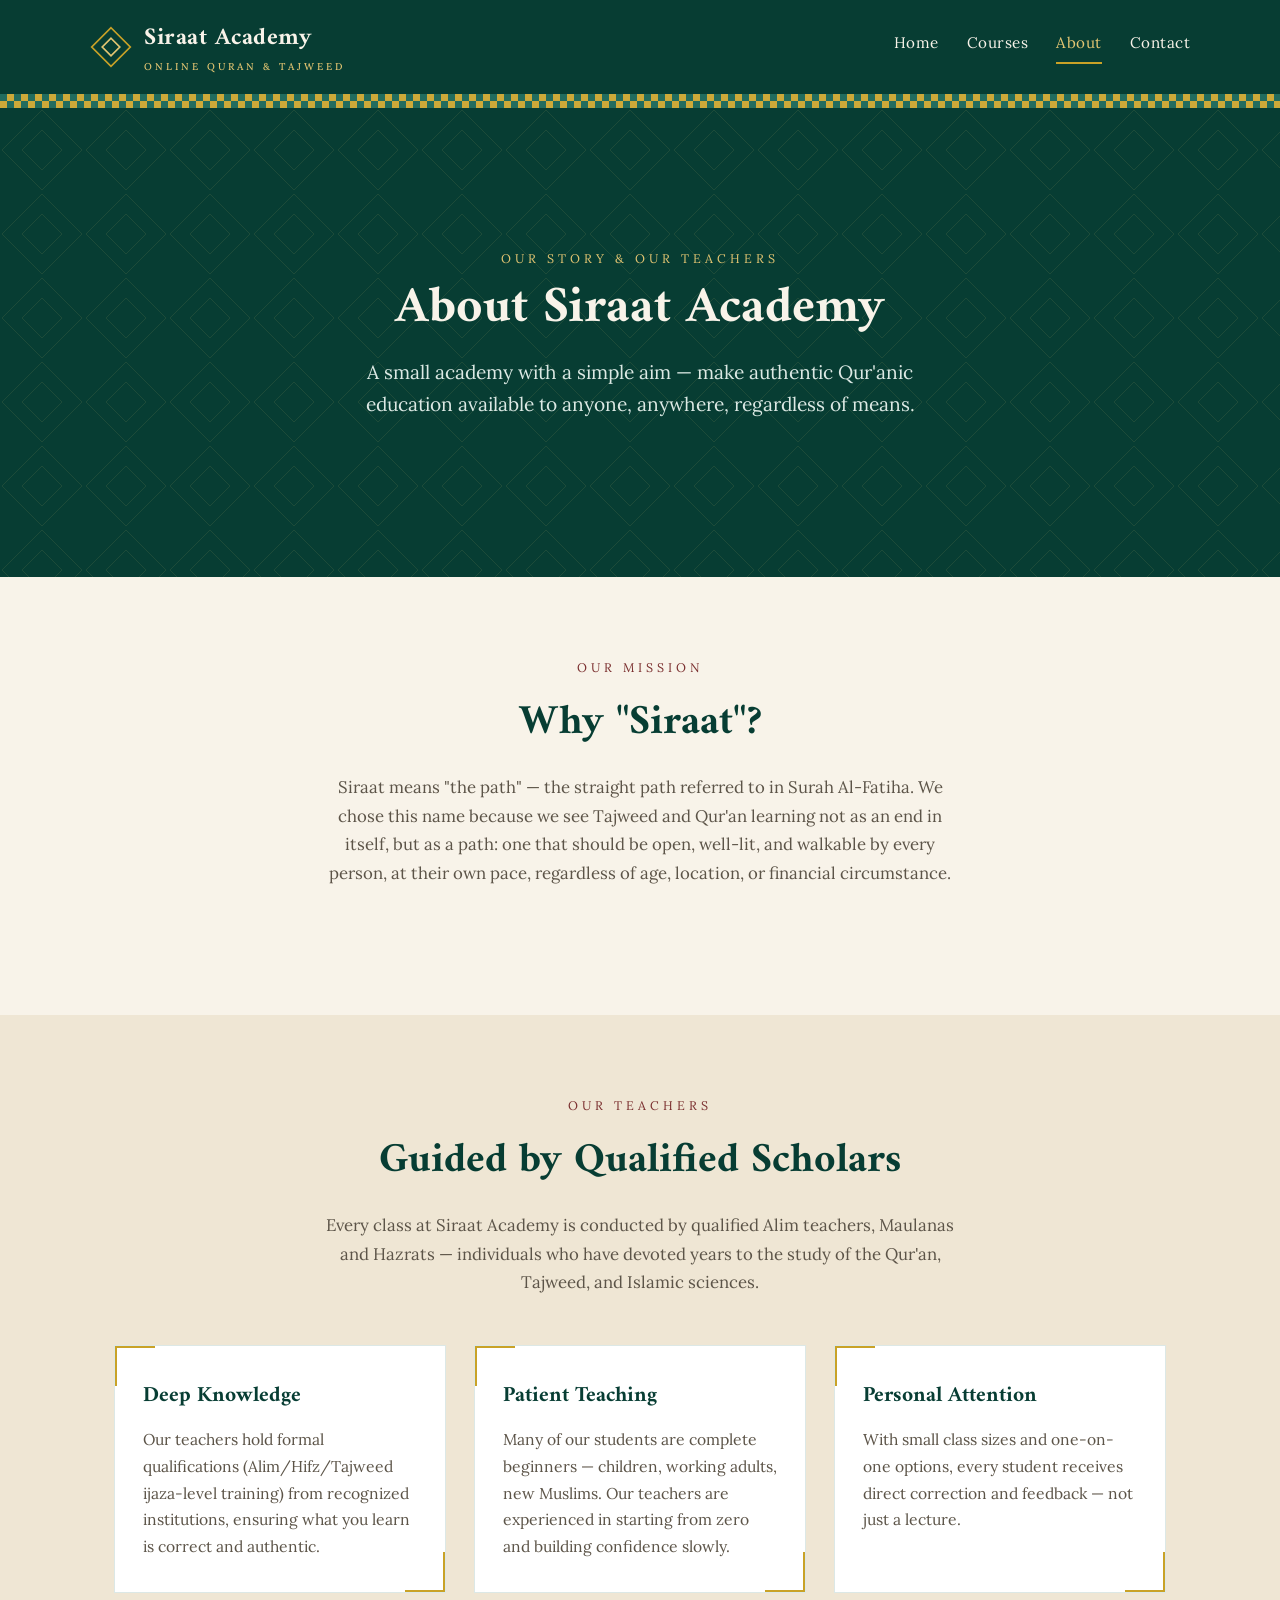
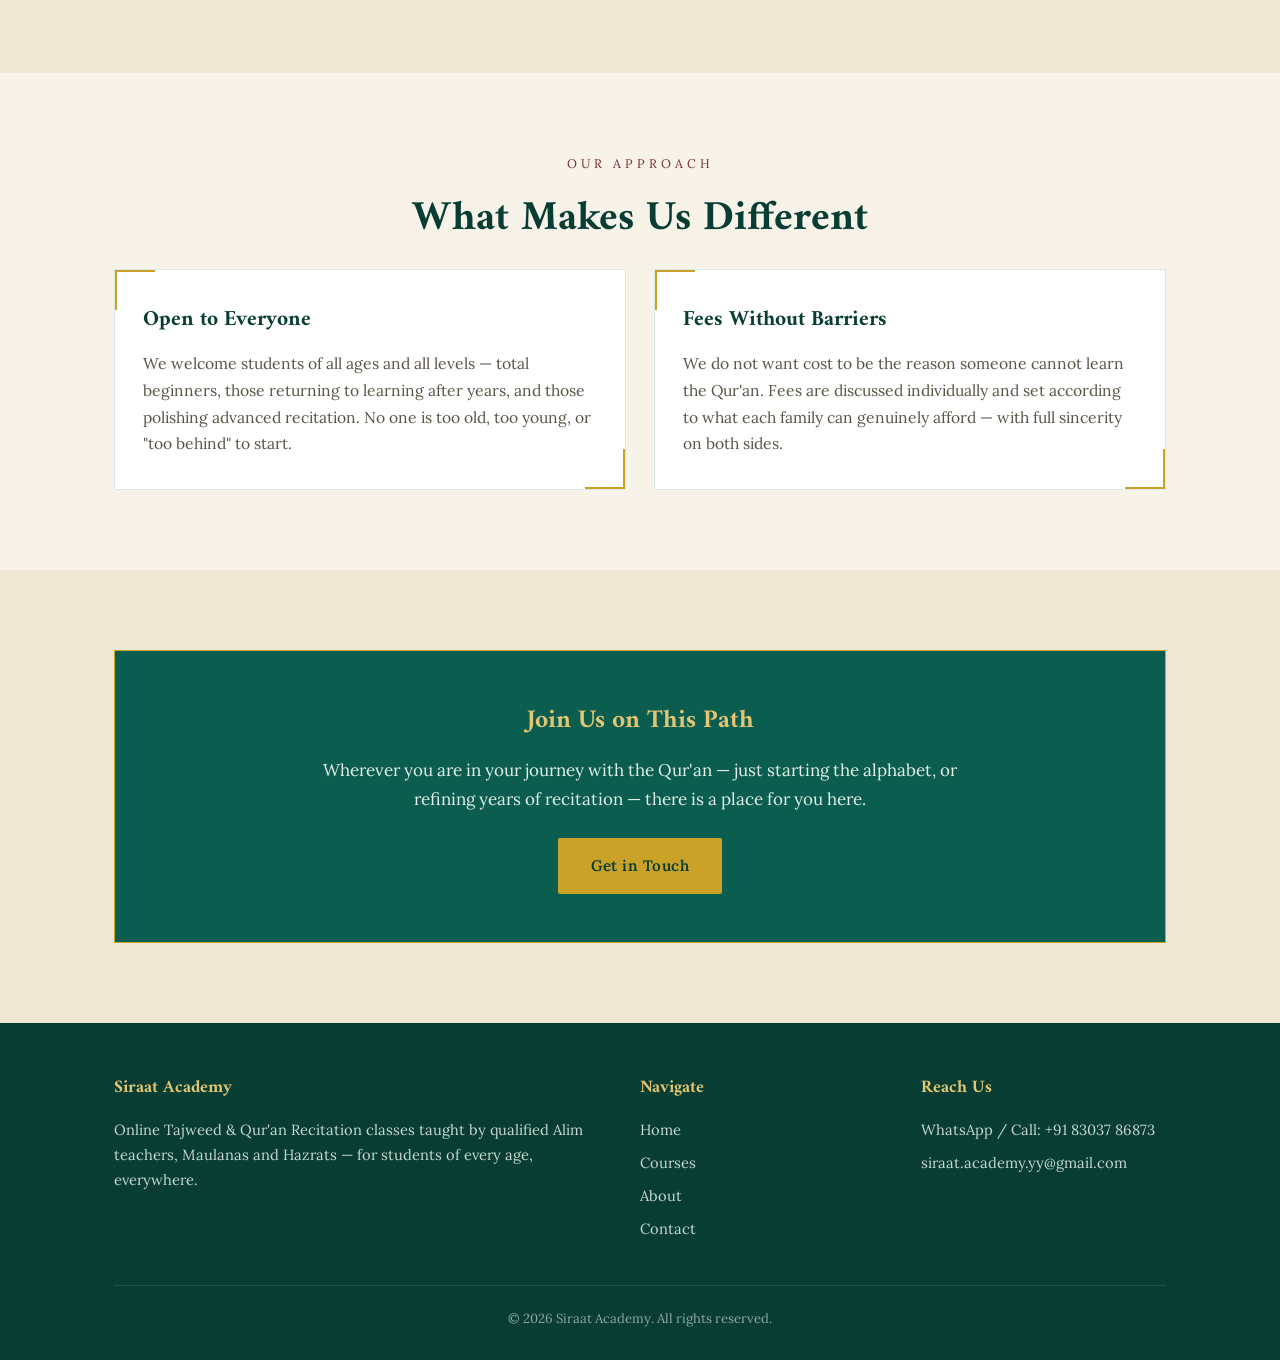
==== about.html @ dc78d5a1 "Add files via upload" ====
<!DOCTYPE html>
<html lang="en">
<head>
<meta charset="UTF-8">
<meta name="viewport" content="width=device-width, initial-scale=1.0">
<title>About — Siraat Academy</title>
<link rel="stylesheet" href="style.css">
</head>
<body>

<header class="site-header">
  <div class="container nav-wrap">
    <a href="index.html" class="brand">
      <svg class="brand-mark" viewBox="0 0 48 48" fill="none" xmlns="http://www.w3.org/2000/svg">
        <path d="M24 2 L46 24 L24 46 L2 24 Z" stroke="#C9A227" stroke-width="2"/>
        <path d="M24 14 L34 24 L24 34 L14 24 Z" stroke="#E3C572" stroke-width="2"/>
      </svg>
      <span class="brand-text">Siraat Academy<small>Online Quran &amp; Tajweed</small></span>
    </a>
    <nav class="main-nav">
      <a href="index.html">Home</a>
      <a href="courses.html">Courses</a>
      <a href="about.html" class="active">About</a>
      <a href="contact.html">Contact</a>
    </nav>
  </div>
</header>
<div class="pattern-strip"></div>

<section class="hero" style="padding-bottom:60px;">
  <div class="hero-pattern"></div>
  <div class="hero-inner" style="padding-top:60px; padding-bottom:60px;">
    <div class="eyebrow" style="color:#E3C572;">Our Story &amp; Our Teachers</div>
    <h1 style="font-size:clamp(2rem,5vw,3.2rem);">About Siraat Academy</h1>
    <p class="lead">A small academy with a simple aim — make authentic Qur'anic education available to anyone, anywhere, regardless of means.</p>
  </div>
</section>

<section>
  <div class="container">
    <div class="eyebrow">Our Mission</div>
    <h2 class="section-title">Why "Siraat"?</h2>
    <p class="section-sub">Siraat means "the path" — the straight path referred to in Surah Al-Fatiha. We chose this name because we see Tajweed and Qur'an learning not as an end in itself, but as a path: one that should be open, well-lit, and walkable by every person, at their own pace, regardless of age, location, or financial circumstance.</p>
  </div>
</section>

<section class="alt">
  <div class="container">
    <div class="eyebrow">Our Teachers</div>
    <h2 class="section-title">Guided by Qualified Scholars</h2>
    <p class="section-sub">Every class at Siraat Academy is conducted by qualified Alim teachers, Maulanas and Hazrats — individuals who have devoted years to the study of the Qur'an, Tajweed, and Islamic sciences.</p>
    <div class="grid grid-3">
      <div class="card">
        <h3>Deep Knowledge</h3>
        <p>Our teachers hold formal qualifications (Alim/Hifz/Tajweed ijaza-level training) from recognized institutions, ensuring what you learn is correct and authentic.</p>
      </div>
      <div class="card">
        <h3>Patient Teaching</h3>
        <p>Many of our students are complete beginners — children, working adults, new Muslims. Our teachers are experienced in starting from zero and building confidence slowly.</p>
      </div>
      <div class="card">
        <h3>Personal Attention</h3>
        <p>With small class sizes and one-on-one options, every student receives direct correction and feedback — not just a lecture.</p>
      </div>
    </div>
  </div>
</section>

<section>
  <div class="container">
    <div class="eyebrow">Our Approach</div>
    <h2 class="section-title">What Makes Us Different</h2>
    <div class="grid grid-2">
      <div class="card">
        <h3>Open to Everyone</h3>
        <p>We welcome students of all ages and all levels — total beginners, those returning to learning after years, and those polishing advanced recitation. No one is too old, too young, or "too behind" to start.</p>
      </div>
      <div class="card">
        <h3>Fees Without Barriers</h3>
        <p>We do not want cost to be the reason someone cannot learn the Qur'an. Fees are discussed individually and set according to what each family can genuinely afford — with full sincerity on both sides.</p>
      </div>
    </div>
  </div>
</section>

<section class="alt">
  <div class="container">
    <div class="highlight-box">
      <h3>Join Us on This Path</h3>
      <p>Wherever you are in your journey with the Qur'an — just starting the alphabet, or refining years of recitation — there is a place for you here.</p>
      <div class="cta-row" style="margin-top:24px;">
        <a href="contact.html" class="btn btn-gold">Get in Touch</a>
      </div>
    </div>
  </div>
</section>

<footer class="site-footer">
  <div class="container">
    <div class="footer-grid">
      <div>
        <h4>Siraat Academy</h4>
        <p>Online Tajweed &amp; Qur'an Recitation classes taught by qualified Alim teachers, Maulanas and Hazrats — for students of every age, everywhere.</p>
      </div>
      <div>
        <h4>Navigate</h4>
        <a href="index.html">Home</a>
        <a href="courses.html">Courses</a>
        <a href="about.html">About</a>
        <a href="contact.html">Contact</a>
      </div>
      <div>
        <h4>Reach Us</h4>
        <a href="https://wa.me/918303786873">WhatsApp / Call: +91 83037 86873</a>
        <a href="mailto:siraat.academy.yy@gmail.com">siraat.academy.yy@gmail.com</a>
      </div>
    </div>
    <div class="footer-bottom">&copy; 2026 Siraat Academy. All rights reserved.</div>
  </div>
</footer>

</body>
</html>
---- style.css ----
@import url('https://fonts.googleapis.com/css2?family=Amiri:ital,wght@0,400;0,700;1,400&family=Lora:ital,wght@0,400;0,500;0,600;1,400&family=Cormorant+Garamond:wght@500;600&display=swap');

:root{
  --cream: #F8F3E9;
  --cream-deep: #EFE6D4;
  --teal: #0B5E4F;
  --teal-deep: #073D33;
  --gold: #C9A227;
  --gold-soft: #E3C572;
  --maroon: #7A2E2E;
  --ink: #2B2622;
  --ink-soft: #5C5448;
  --pattern-line: rgba(11,94,79,0.14);
}

*{ margin:0; padding:0; box-sizing:border-box; }

html{ scroll-behavior: smooth; }

body{
  background: var(--cream);
  color: var(--ink);
  font-family: 'Lora', serif;
  line-height: 1.7;
  font-size: 17px;
}

img{ max-width:100%; display:block; }

a{ color: inherit; }

.container{
  max-width: 1100px;
  margin: 0 auto;
  padding: 0 24px;
}

/* ---------- Geometric pattern motifs ---------- */
.pattern-strip{
  height: 14px;
  width: 100%;
  background-image:
    linear-gradient(45deg, var(--gold) 25%, transparent 25%, transparent 75%, var(--gold) 75%),
    linear-gradient(45deg, var(--gold) 25%, transparent 25%, transparent 75%, var(--gold) 75%);
  background-size: 14px 14px;
  background-position: 0 0, 7px 7px;
  background-color: var(--teal);
  opacity: 0.9;
}

.star-divider{
  display:flex;
  align-items:center;
  justify-content:center;
  gap:14px;
  margin: 0 auto 8px;
  color: var(--gold);
}
.star-divider::before,
.star-divider::after{
  content:"";
  height:1px;
  width: 70px;
  background: var(--pattern-line);
}
.star-divider svg{ width:22px; height:22px; flex-shrink:0; }

/* ---------- Header / Nav ---------- */
header.site-header{
  background: var(--teal-deep);
  color: var(--cream);
}
.nav-wrap{
  display:flex;
  align-items:center;
  justify-content:space-between;
  padding: 18px 0;
  gap: 24px;
}
.brand{
  display:flex;
  align-items:center;
  gap:12px;
  text-decoration:none;
  color: var(--cream);
}
.brand-mark{
  width:42px; height:42px;
  flex-shrink:0;
}
.brand-text{
  font-family:'Amiri', serif;
  font-size: 1.5rem;
  font-weight:700;
  letter-spacing:0.5px;
}
.brand-text small{
  display:block;
  font-family:'Lora', serif;
  font-size:0.62rem;
  letter-spacing: 3px;
  text-transform: uppercase;
  color: var(--gold-soft);
  font-weight:500;
}
nav.main-nav{
  display:flex;
  gap: 28px;
  flex-wrap: wrap;
}
nav.main-nav a{
  text-decoration:none;
  color: var(--cream);
  font-size: 0.95rem;
  letter-spacing: 0.5px;
  padding-bottom: 6px;
  border-bottom: 2px solid transparent;
  transition: border-color 0.2s, color 0.2s;
}
nav.main-nav a:hover,
nav.main-nav a.active{
  border-color: var(--gold);
  color: var(--gold-soft);
}

/* ---------- Hero ---------- */
.hero{
  position: relative;
  background: var(--teal-deep);
  color: var(--cream);
  overflow:hidden;
}
.hero-pattern{
  position:absolute;
  inset:0;
  opacity: 0.10;
  background-image: url("data:image/svg+xml,%3Csvg xmlns='http://www.w3.org/2000/svg' width='84' height='84' viewBox='0 0 84 84'%3E%3Cg fill='none' stroke='%23E3C572' stroke-width='1'%3E%3Cpath d='M42 2 L82 42 L42 82 L2 42 Z'/%3E%3Cpath d='M42 22 L62 42 L42 62 L22 42 Z'/%3E%3C/g%3E%3C/svg%3E");
  background-size: 84px 84px;
}
.hero-inner{
  position: relative;
  padding: 90px 24px 100px;
  max-width: 1100px;
  margin: 0 auto;
  text-align:center;
}
.bismillah{
  font-family:'Amiri', serif;
  font-size: 2.1rem;
  color: var(--gold-soft);
  margin-bottom: 18px;
  font-style: italic;
}
.hero h1{
  font-family:'Amiri', serif;
  font-weight:700;
  font-size: clamp(2.4rem, 6vw, 4.2rem);
  line-height: 1.15;
  margin-bottom: 18px;
}
.hero h1 span{ color: var(--gold-soft); }
.hero p.lead{
  font-size: 1.2rem;
  color: #DCE9E4;
  max-width: 620px;
  margin: 0 auto 36px;
}
.cta-row{
  display:flex;
  gap:16px;
  justify-content:center;
  flex-wrap:wrap;
}
.btn{
  display:inline-block;
  padding: 14px 32px;
  border-radius: 2px;
  text-decoration:none;
  font-family:'Lora', serif;
  font-weight:600;
  letter-spacing: 0.5px;
  font-size: 0.95rem;
  transition: transform 0.15s ease, box-shadow 0.15s ease;
  border: 1px solid transparent;
}
.btn:hover{ transform: translateY(-2px); }
.btn-gold{
  background: var(--gold);
  color: var(--teal-deep);
}
.btn-gold:hover{ box-shadow: 0 6px 18px rgba(201,162,39,0.35); }
.btn-outline{
  border-color: var(--gold-soft);
  color: var(--cream);
}
.btn-outline:hover{ background: rgba(227,197,114,0.1); }

/* ---------- Sections ---------- */
section{ padding: 80px 0; }
section.alt{ background: var(--cream-deep); }

.eyebrow{
  font-family:'Lora', serif;
  font-size: 0.78rem;
  letter-spacing: 4px;
  text-transform: uppercase;
  color: var(--maroon);
  text-align:center;
  margin-bottom: 10px;
}
h2.section-title{
  font-family:'Amiri', serif;
  font-weight:700;
  font-size: clamp(1.8rem, 4vw, 2.6rem);
  text-align:center;
  color: var(--teal-deep);
  margin-bottom: 14px;
}
p.section-sub{
  text-align:center;
  max-width: 640px;
  margin: 0 auto 48px;
  color: var(--ink-soft);
  font-size: 1.05rem;
}

/* ---------- Cards ---------- */
.grid{
  display:grid;
  gap: 28px;
}
.grid-3{ grid-template-columns: repeat(3, 1fr); }
.grid-2{ grid-template-columns: repeat(2, 1fr); }

.card{
  background: #fff;
  border: 1px solid var(--pattern-line);
  padding: 32px 28px;
  position: relative;
  transition: box-shadow 0.2s ease, transform 0.2s ease;
}
.card:hover{
  box-shadow: 0 12px 30px rgba(11,94,79,0.08);
  transform: translateY(-4px);
}
.card::before{
  content:"";
  position:absolute;
  top:0; left:0;
  width: 38px; height: 38px;
  border-top: 2px solid var(--gold);
  border-left: 2px solid var(--gold);
}
.card::after{
  content:"";
  position:absolute;
  bottom:0; right:0;
  width: 38px; height: 38px;
  border-bottom: 2px solid var(--gold);
  border-right: 2px solid var(--gold);
}
.card h3{
  font-family:'Amiri', serif;
  color: var(--teal-deep);
  font-size: 1.35rem;
  margin-bottom: 12px;
}
.card p{ color: var(--ink-soft); font-size: 0.98rem; }
.card .tag{
  display:inline-block;
  margin-top:16px;
  font-size: 0.75rem;
  letter-spacing: 2px;
  text-transform: uppercase;
  color: var(--maroon);
}

/* ---------- Quote / highlight blocks ---------- */
.highlight-box{
  background: var(--teal);
  color: var(--cream);
  padding: 48px;
  text-align:center;
  position: relative;
  border: 1px solid var(--gold);
}
.highlight-box h3{
  font-family:'Amiri', serif;
  font-size: 1.6rem;
  margin-bottom: 14px;
  color: var(--gold-soft);
}
.highlight-box p{ color: #E4EFEA; max-width: 640px; margin: 0 auto; }

/* ---------- Footer ---------- */
footer.site-footer{
  background: var(--teal-deep);
  color: var(--cream);
  padding: 50px 0 30px;
}
.footer-grid{
  display:grid;
  grid-template-columns: 2fr 1fr 1fr;
  gap: 36px;
  margin-bottom: 36px;
}
.footer-grid h4{
  font-family:'Amiri', serif;
  color: var(--gold-soft);
  margin-bottom: 14px;
  font-size:1.1rem;
}
.footer-grid p, .footer-grid a{
  color: #C7D8D2;
  font-size: 0.92rem;
  text-decoration:none;
  display:block;
  margin-bottom: 8px;
}
.footer-grid a:hover{ color: var(--gold-soft); }
.footer-bottom{
  text-align:center;
  font-size: 0.82rem;
  color: #8FA8A1;
  border-top: 1px solid rgba(227,197,114,0.15);
  padding-top: 22px;
}

/* ---------- Forms ---------- */
.form-card{
  background:#fff;
  border: 1px solid var(--pattern-line);
  padding: 40px;
}
.form-group{ margin-bottom: 22px; }
.form-group label{
  display:block;
  font-size: 0.85rem;
  letter-spacing: 1px;
  text-transform: uppercase;
  color: var(--teal-deep);
  margin-bottom: 8px;
}
.form-group input,
.form-group select,
.form-group textarea{
  width:100%;
  padding: 12px 14px;
  border: 1px solid #D8CDB8;
  background: var(--cream);
  font-family:'Lora', serif;
  font-size: 1rem;
  color: var(--ink);
  border-radius: 2px;
}
.form-group textarea{ resize: vertical; min-height: 120px; }
.form-group input:focus,
.form-group select:focus,
.form-group textarea:focus{
  outline: 2px solid var(--gold);
  outline-offset: 1px;
}

/* ---------- Misc ---------- */
.list-check{ list-style:none; padding:0; }
.list-check li{
  padding-left: 28px;
  position: relative;
  margin-bottom: 12px;
  color: var(--ink-soft);
}
.list-check li::before{
  content: "✦";
  position:absolute;
  left:0;
  color: var(--gold);
}

.timing-table{
  width:100%;
  border-collapse: collapse;
  background:#fff;
}
.timing-table th, .timing-table td{
  border: 1px solid var(--pattern-line);
  padding: 14px 18px;
  text-align:left;
  font-size: 0.95rem;
}
.timing-table th{
  background: var(--teal);
  color: var(--cream);
  font-family:'Lora', serif;
  font-weight:600;
  letter-spacing: 1px;
  text-transform: uppercase;
  font-size: 0.78rem;
}
.timing-table tr:nth-child(even) td{ background: var(--cream-deep); }

/* ---------- Responsive ---------- */
@media (max-width: 860px){
  .grid-3{ grid-template-columns: 1fr; }
  .grid-2{ grid-template-columns: 1fr; }
  .footer-grid{ grid-template-columns: 1fr; }
  nav.main-nav{ gap: 16px; justify-content:center; }
  .nav-wrap{ flex-direction: column; text-align:center; }
}

/* Reduced motion */
@media (prefers-reduced-motion: reduce){
  html{ scroll-behavior: auto; }
  .card{ transition: none; }
  .btn{ transition: none; }
}

/* Focus visibility */
a:focus-visible, button:focus-visible, input:focus-visible, textarea:focus-visible, select:focus-visible{
  outline: 3px solid var(--gold);
  outline-offset: 2px;
}
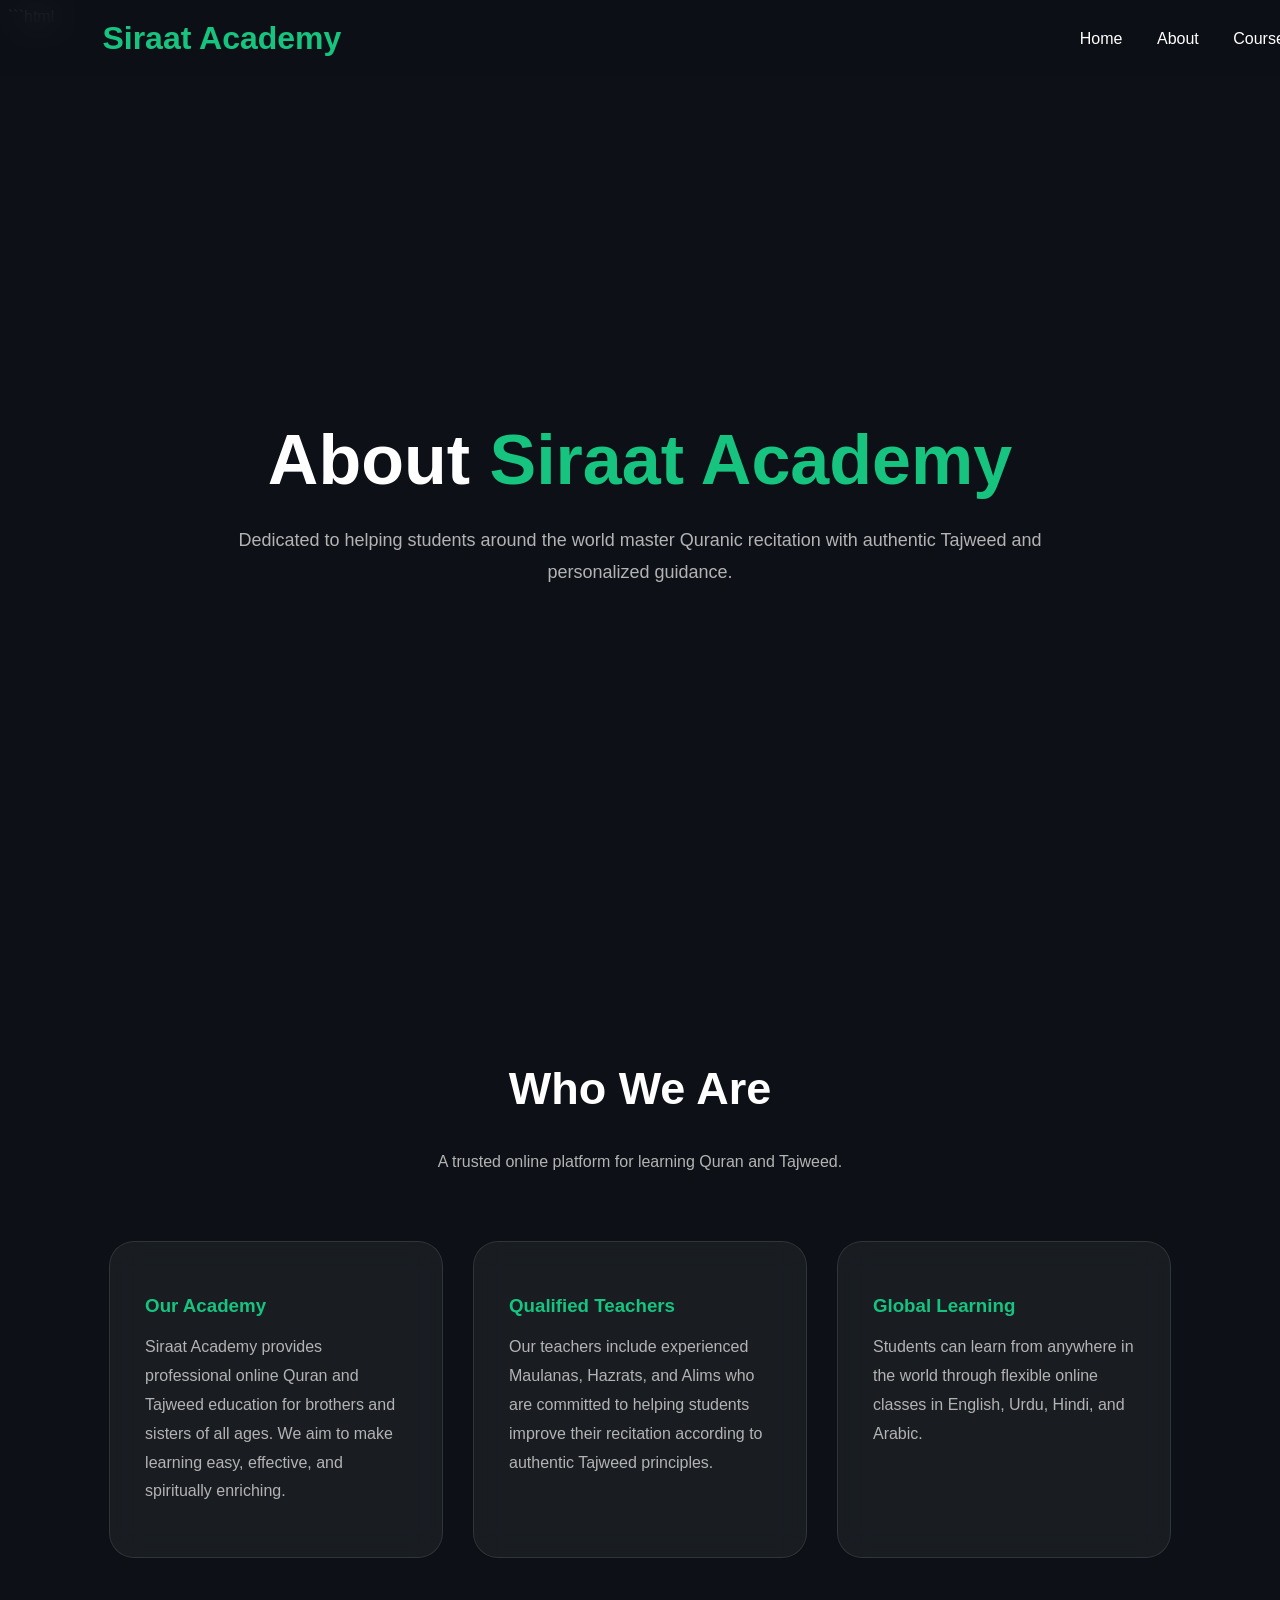
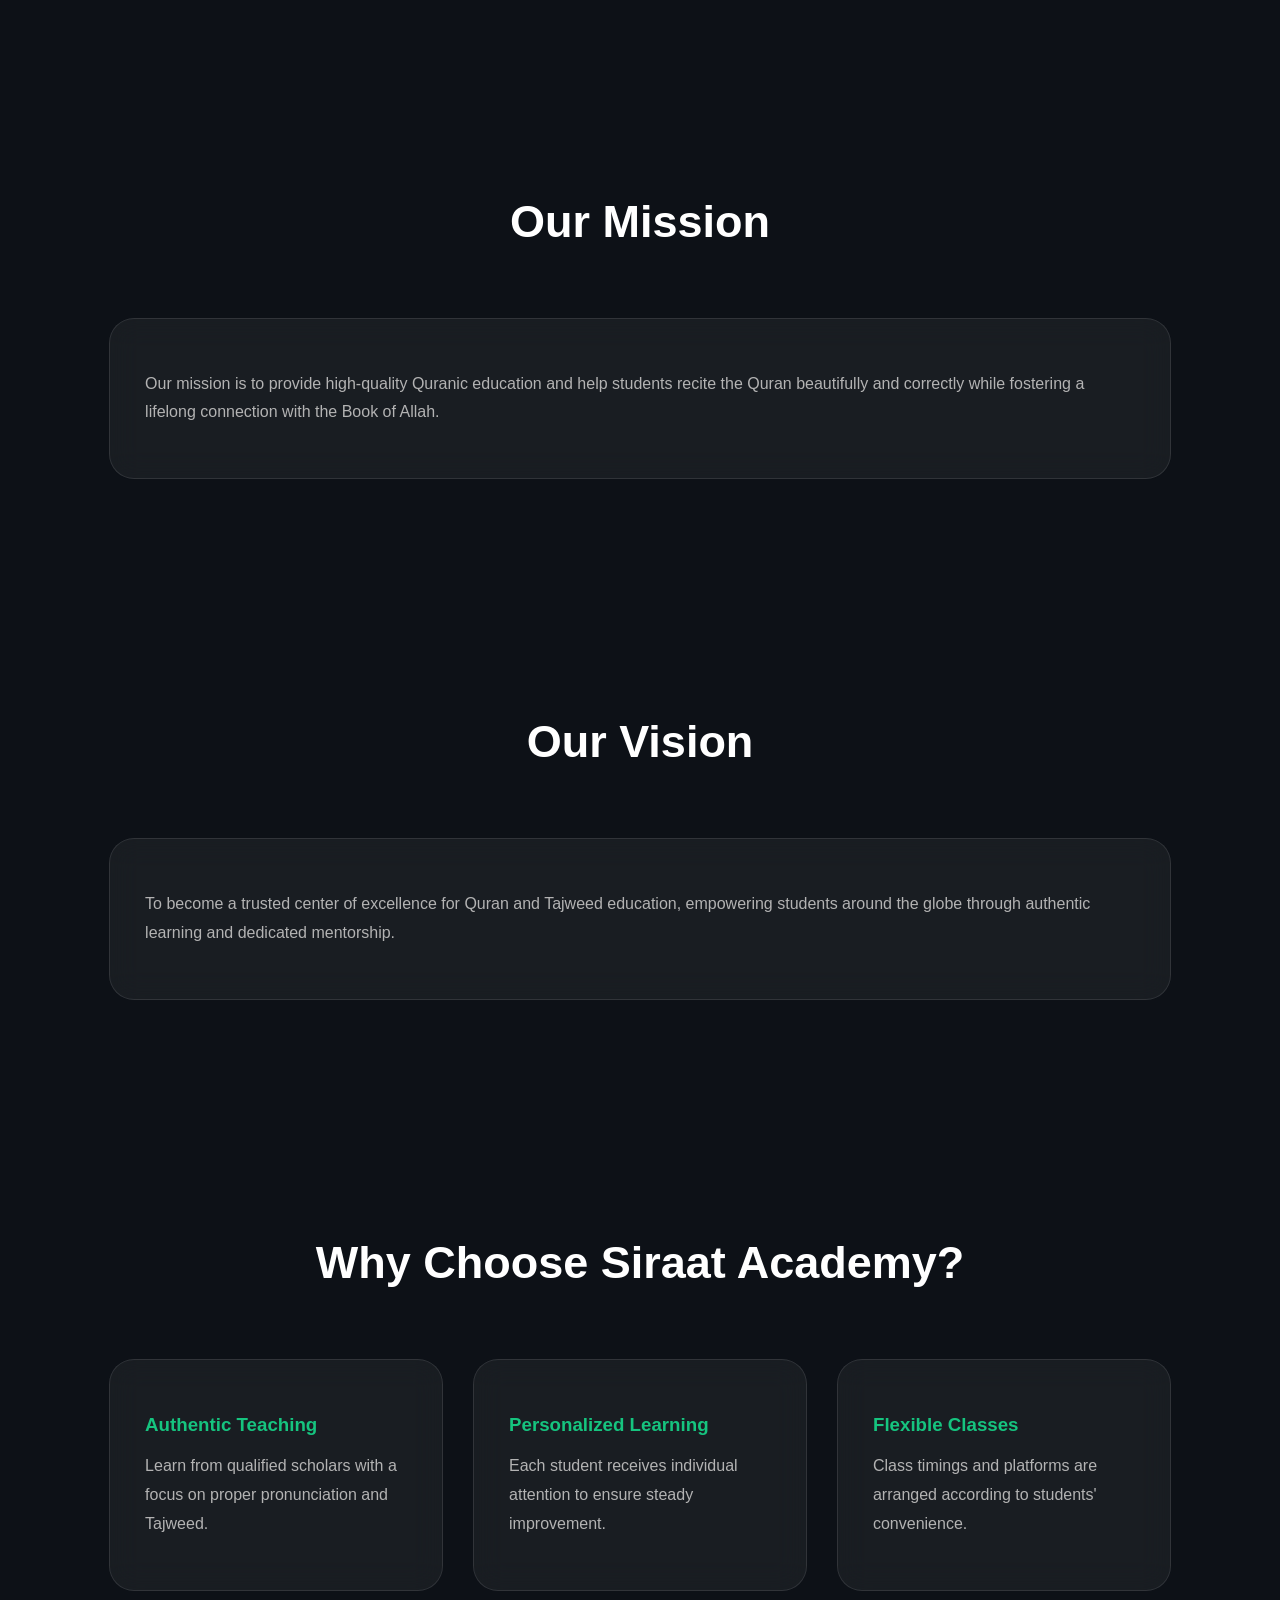
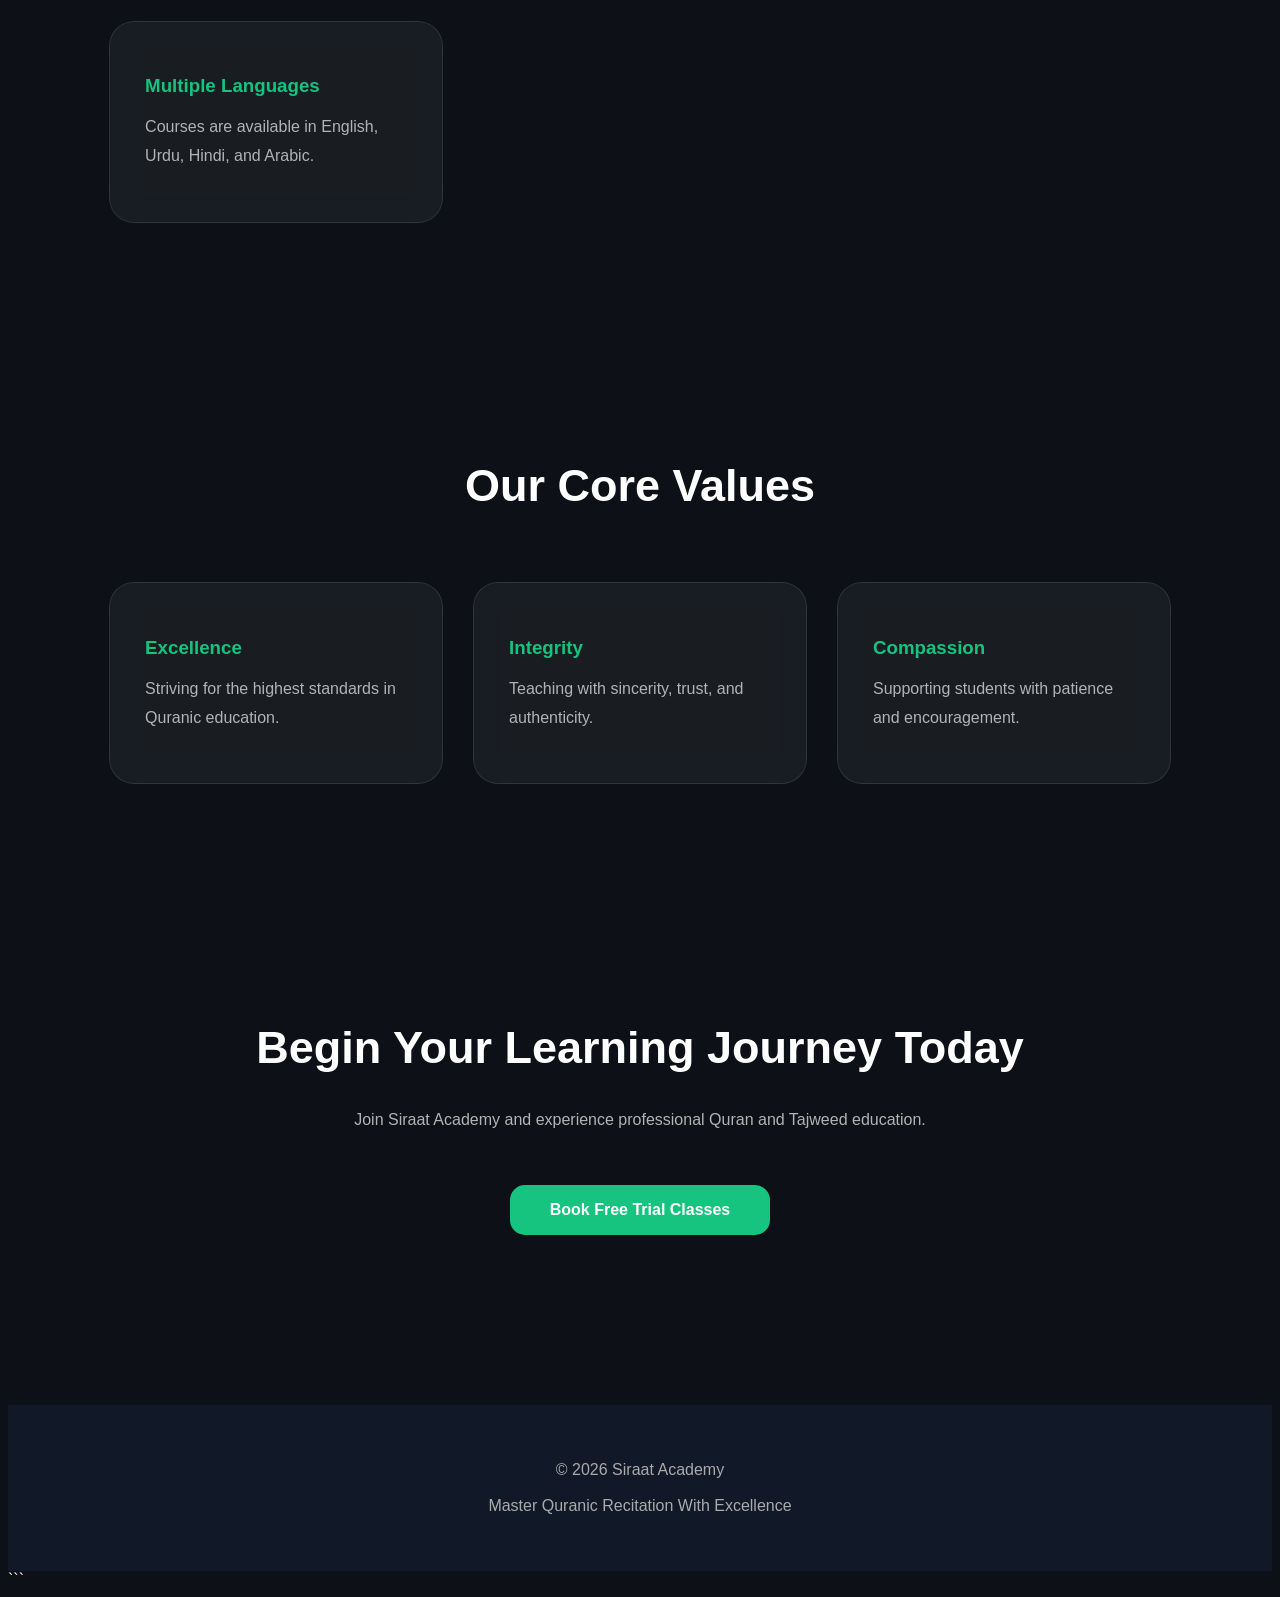
==== commit 81eac8f0: "Update about.html" ====
--- a/about.html
+++ b/about.html
@@ -1,123 +1,384 @@
+```html
+<!-- =========================
+FILE NAME : about.html
+========================= -->
+
 <!DOCTYPE html>
 <html lang="en">
 <head>
+
 <meta charset="UTF-8">
 <meta name="viewport" content="width=device-width, initial-scale=1.0">
-<title>About — Siraat Academy</title>
+
+<title>About Us | Siraat Academy</title>
+
+<meta name="description"
+content="Learn more about Siraat Academy, our mission, vision and qualified teachers dedicated to helping students master Quranic recitation and Tajweed.">
+
 <link rel="stylesheet" href="style.css">
+
 </head>
+
 <body>
 
-<header class="site-header">
-  <div class="container nav-wrap">
-    <a href="index.html" class="brand">
-      <svg class="brand-mark" viewBox="0 0 48 48" fill="none" xmlns="http://www.w3.org/2000/svg">
-        <path d="M24 2 L46 24 L24 46 L2 24 Z" stroke="#C9A227" stroke-width="2"/>
-        <path d="M24 14 L34 24 L24 34 L14 24 Z" stroke="#E3C572" stroke-width="2"/>
-      </svg>
-      <span class="brand-text">Siraat Academy<small>Online Quran &amp; Tajweed</small></span>
-    </a>
-    <nav class="main-nav">
-      <a href="index.html">Home</a>
-      <a href="courses.html">Courses</a>
-      <a href="about.html" class="active">About</a>
-      <a href="contact.html">Contact</a>
-    </nav>
-  </div>
+
+<!-- Header -->
+
+<header>
+
+<div class="logo">
+Siraat Academy
+</div>
+
+<nav>
+
+<a href="index.html">Home</a>
+
+<a href="about.html">About</a>
+
+<a href="courses.html">Courses</a>
+
+<a href="contact.html">Contact</a>
+
+</nav>
+
 </header>
-<div class="pattern-strip"></div>
-
-<section class="hero" style="padding-bottom:60px;">
-  <div class="hero-pattern"></div>
-  <div class="hero-inner" style="padding-top:60px; padding-bottom:60px;">
-    <div class="eyebrow" style="color:#E3C572;">Our Story &amp; Our Teachers</div>
-    <h1 style="font-size:clamp(2rem,5vw,3.2rem);">About Siraat Academy</h1>
-    <p class="lead">A small academy with a simple aim — make authentic Qur'anic education available to anyone, anywhere, regardless of means.</p>
-  </div>
-</section>
-
-<section>
-  <div class="container">
-    <div class="eyebrow">Our Mission</div>
-    <h2 class="section-title">Why "Siraat"?</h2>
-    <p class="section-sub">Siraat means "the path" — the straight path referred to in Surah Al-Fatiha. We chose this name because we see Tajweed and Qur'an learning not as an end in itself, but as a path: one that should be open, well-lit, and walkable by every person, at their own pace, regardless of age, location, or financial circumstance.</p>
-  </div>
-</section>
-
-<section class="alt">
-  <div class="container">
-    <div class="eyebrow">Our Teachers</div>
-    <h2 class="section-title">Guided by Qualified Scholars</h2>
-    <p class="section-sub">Every class at Siraat Academy is conducted by qualified Alim teachers, Maulanas and Hazrats — individuals who have devoted years to the study of the Qur'an, Tajweed, and Islamic sciences.</p>
-    <div class="grid grid-3">
-      <div class="card">
-        <h3>Deep Knowledge</h3>
-        <p>Our teachers hold formal qualifications (Alim/Hifz/Tajweed ijaza-level training) from recognized institutions, ensuring what you learn is correct and authentic.</p>
-      </div>
-      <div class="card">
-        <h3>Patient Teaching</h3>
-        <p>Many of our students are complete beginners — children, working adults, new Muslims. Our teachers are experienced in starting from zero and building confidence slowly.</p>
-      </div>
-      <div class="card">
-        <h3>Personal Attention</h3>
-        <p>With small class sizes and one-on-one options, every student receives direct correction and feedback — not just a lecture.</p>
-      </div>
-    </div>
-  </div>
-</section>
-
-<section>
-  <div class="container">
-    <div class="eyebrow">Our Approach</div>
-    <h2 class="section-title">What Makes Us Different</h2>
-    <div class="grid grid-2">
-      <div class="card">
-        <h3>Open to Everyone</h3>
-        <p>We welcome students of all ages and all levels — total beginners, those returning to learning after years, and those polishing advanced recitation. No one is too old, too young, or "too behind" to start.</p>
-      </div>
-      <div class="card">
-        <h3>Fees Without Barriers</h3>
-        <p>We do not want cost to be the reason someone cannot learn the Qur'an. Fees are discussed individually and set according to what each family can genuinely afford — with full sincerity on both sides.</p>
-      </div>
-    </div>
-  </div>
-</section>
-
-<section class="alt">
-  <div class="container">
-    <div class="highlight-box">
-      <h3>Join Us on This Path</h3>
-      <p>Wherever you are in your journey with the Qur'an — just starting the alphabet, or refining years of recitation — there is a place for you here.</p>
-      <div class="cta-row" style="margin-top:24px;">
-        <a href="contact.html" class="btn btn-gold">Get in Touch</a>
-      </div>
-    </div>
-  </div>
-</section>
-
-<footer class="site-footer">
-  <div class="container">
-    <div class="footer-grid">
-      <div>
-        <h4>Siraat Academy</h4>
-        <p>Online Tajweed &amp; Qur'an Recitation classes taught by qualified Alim teachers, Maulanas and Hazrats — for students of every age, everywhere.</p>
-      </div>
-      <div>
-        <h4>Navigate</h4>
-        <a href="index.html">Home</a>
-        <a href="courses.html">Courses</a>
-        <a href="about.html">About</a>
-        <a href="contact.html">Contact</a>
-      </div>
-      <div>
-        <h4>Reach Us</h4>
-        <a href="https://wa.me/918303786873">WhatsApp / Call: +91 83037 86873</a>
-        <a href="mailto:siraat.academy.yy@gmail.com">siraat.academy.yy@gmail.com</a>
-      </div>
-    </div>
-    <div class="footer-bottom">&copy; 2026 Siraat Academy. All rights reserved.</div>
-  </div>
+
+
+<!-- Hero Section -->
+
+<section class="hero">
+
+<div class="hero-content">
+
+<h1>
+
+About <span>Siraat Academy</span>
+
+</h1>
+
+<p>
+
+Dedicated to helping students around the world master Quranic recitation with authentic Tajweed and personalized guidance.
+
+</p>
+
+</div>
+
+</section>
+
+
+<!-- About Section -->
+
+<section>
+
+<div class="section-title">
+
+<h2>
+Who We Are
+</h2>
+
+<p>
+A trusted online platform for learning Quran and Tajweed.
+</p>
+
+</div>
+
+<div class="grid">
+
+<div class="card">
+
+<h3>
+Our Academy
+</h3>
+
+<p>
+
+Siraat Academy provides professional online Quran and Tajweed education for brothers and sisters of all ages. We aim to make learning easy, effective, and spiritually enriching.
+
+</p>
+
+</div>
+
+
+<div class="card">
+
+<h3>
+Qualified Teachers
+</h3>
+
+<p>
+
+Our teachers include experienced Maulanas, Hazrats, and Alims who are committed to helping students improve their recitation according to authentic Tajweed principles.
+
+</p>
+
+</div>
+
+
+<div class="card">
+
+<h3>
+Global Learning
+</h3>
+
+<p>
+
+Students can learn from anywhere in the world through flexible online classes in English, Urdu, Hindi, and Arabic.
+
+</p>
+
+</div>
+
+</div>
+
+</section>
+
+
+
+<!-- Mission -->
+
+<section>
+
+<div class="section-title">
+
+<h2>
+Our Mission
+</h2>
+
+</div>
+
+<div class="card">
+
+<p>
+
+Our mission is to provide high-quality Quranic education and help students recite the Quran beautifully and correctly while fostering a lifelong connection with the Book of Allah.
+
+</p>
+
+</div>
+
+</section>
+
+
+
+<!-- Vision -->
+
+<section>
+
+<div class="section-title">
+
+<h2>
+Our Vision
+</h2>
+
+</div>
+
+<div class="card">
+
+<p>
+
+To become a trusted center of excellence for Quran and Tajweed education, empowering students around the globe through authentic learning and dedicated mentorship.
+
+</p>
+
+</div>
+
+</section>
+
+
+
+<!-- Why Choose Us -->
+
+<section>
+
+<div class="section-title">
+
+<h2>
+Why Choose Siraat Academy?
+</h2>
+
+</div>
+
+<div class="grid">
+
+
+<div class="card">
+
+<h3>
+Authentic Teaching
+</h3>
+
+<p>
+
+Learn from qualified scholars with a focus on proper pronunciation and Tajweed.
+
+</p>
+
+</div>
+
+
+<div class="card">
+
+<h3>
+Personalized Learning
+</h3>
+
+<p>
+
+Each student receives individual attention to ensure steady improvement.
+
+</p>
+
+</div>
+
+
+<div class="card">
+
+<h3>
+Flexible Classes
+</h3>
+
+<p>
+
+Class timings and platforms are arranged according to students' convenience.
+
+</p>
+
+</div>
+
+
+<div class="card">
+
+<h3>
+Multiple Languages
+</h3>
+
+<p>
+
+Courses are available in English, Urdu, Hindi, and Arabic.
+
+</p>
+
+</div>
+
+</div>
+
+</section>
+
+
+
+<!-- Core Values -->
+
+<section>
+
+<div class="section-title">
+
+<h2>
+Our Core Values
+</h2>
+
+</div>
+
+<div class="grid">
+
+
+<div class="card">
+
+<h3>
+Excellence
+</h3>
+
+<p>
+
+Striving for the highest standards in Quranic education.
+
+</p>
+
+</div>
+
+
+<div class="card">
+
+<h3>
+Integrity
+</h3>
+
+<p>
+
+Teaching with sincerity, trust, and authenticity.
+
+</p>
+
+</div>
+
+
+<div class="card">
+
+<h3>
+Compassion
+</h3>
+
+<p>
+
+Supporting students with patience and encouragement.
+
+</p>
+
+</div>
+
+
+</div>
+
+</section>
+
+
+
+<!-- Call To Action -->
+
+<section>
+
+<div class="section-title">
+
+<h2>
+Begin Your Learning Journey Today
+</h2>
+
+<p>
+
+Join Siraat Academy and experience professional Quran and Tajweed education.
+
+</p>
+
+<a href="contact.html" class="btn">
+
+Book Free Trial Classes
+
+</a>
+
+</div>
+
+</section>
+
+
+
+<!-- Footer -->
+
+<footer>
+
+<p>
+
+© 2026 Siraat Academy
+
+<br><br>
+
+Master Quranic Recitation With Excellence
+
+</p>
+
 </footer>
+
 
 </body>
 </html>
+```
--- a/style.css
+++ b/style.css
@@ -1,421 +1,206 @@
-@import url('https://fonts.googleapis.com/css2?family=Amiri:ital,wght@0,400;0,700;1,400&family=Lora:ital,wght@0,400;0,500;0,600;1,400&family=Cormorant+Garamond:wght@500;600&display=swap');
-
-:root{
-  --cream: #F8F3E9;
-  --cream-deep: #EFE6D4;
-  --teal: #0B5E4F;
-  --teal-deep: #073D33;
-  --gold: #C9A227;
-  --gold-soft: #E3C572;
-  --maroon: #7A2E2E;
-  --ink: #2B2622;
-  --ink-soft: #5C5448;
-  --pattern-line: rgba(11,94,79,0.14);
-}
-
-*{ margin:0; padding:0; box-sizing:border-box; }
-
-html{ scroll-behavior: smooth; }
+```css
+/* ===== Google Font ===== */
+@import url('https://fonts.googleapis.com/css2?family=Inter:wght@300;400;500;600;700&display=swap');
+
+*{
+    margin:0;
+    padding:0;
+    box-sizing:border-box;
+    scroll-behavior:smooth;
+}
 
 body{
-  background: var(--cream);
-  color: var(--ink);
-  font-family: 'Lora', serif;
-  line-height: 1.7;
-  font-size: 17px;
-}
-
-img{ max-width:100%; display:block; }
-
-a{ color: inherit; }
-
-.container{
-  max-width: 1100px;
-  margin: 0 auto;
-  padding: 0 24px;
-}
-
-/* ---------- Geometric pattern motifs ---------- */
-.pattern-strip{
-  height: 14px;
-  width: 100%;
-  background-image:
-    linear-gradient(45deg, var(--gold) 25%, transparent 25%, transparent 75%, var(--gold) 75%),
-    linear-gradient(45deg, var(--gold) 25%, transparent 25%, transparent 75%, var(--gold) 75%);
-  background-size: 14px 14px;
-  background-position: 0 0, 7px 7px;
-  background-color: var(--teal);
-  opacity: 0.9;
-}
-
-.star-divider{
-  display:flex;
-  align-items:center;
-  justify-content:center;
-  gap:14px;
-  margin: 0 auto 8px;
-  color: var(--gold);
-}
-.star-divider::before,
-.star-divider::after{
-  content:"";
-  height:1px;
-  width: 70px;
-  background: var(--pattern-line);
-}
-.star-divider svg{ width:22px; height:22px; flex-shrink:0; }
-
-/* ---------- Header / Nav ---------- */
-header.site-header{
-  background: var(--teal-deep);
-  color: var(--cream);
-}
-.nav-wrap{
-  display:flex;
-  align-items:center;
-  justify-content:space-between;
-  padding: 18px 0;
-  gap: 24px;
-}
-.brand{
-  display:flex;
-  align-items:center;
-  gap:12px;
-  text-decoration:none;
-  color: var(--cream);
-}
-.brand-mark{
-  width:42px; height:42px;
-  flex-shrink:0;
-}
-.brand-text{
-  font-family:'Amiri', serif;
-  font-size: 1.5rem;
-  font-weight:700;
-  letter-spacing:0.5px;
-}
-.brand-text small{
-  display:block;
-  font-family:'Lora', serif;
-  font-size:0.62rem;
-  letter-spacing: 3px;
-  text-transform: uppercase;
-  color: var(--gold-soft);
-  font-weight:500;
-}
-nav.main-nav{
-  display:flex;
-  gap: 28px;
-  flex-wrap: wrap;
-}
-nav.main-nav a{
-  text-decoration:none;
-  color: var(--cream);
-  font-size: 0.95rem;
-  letter-spacing: 0.5px;
-  padding-bottom: 6px;
-  border-bottom: 2px solid transparent;
-  transition: border-color 0.2s, color 0.2s;
-}
-nav.main-nav a:hover,
-nav.main-nav a.active{
-  border-color: var(--gold);
-  color: var(--gold-soft);
-}
-
-/* ---------- Hero ---------- */
+    font-family:'Inter',sans-serif;
+    background:#0D1117;
+    color:#fff;
+    overflow-x:hidden;
+}
+
+/* Scrollbar */
+::-webkit-scrollbar{
+    width:8px;
+}
+
+::-webkit-scrollbar-track{
+    background:#111827;
+}
+
+::-webkit-scrollbar-thumb{
+    background:#16C47F;
+    border-radius:20px;
+}
+
+/* Header */
+
+header{
+    position:fixed;
+    width:100%;
+    top:0;
+    left:0;
+    z-index:1000;
+    padding:20px 8%;
+    display:flex;
+    justify-content:space-between;
+    align-items:center;
+    background:rgba(13,17,23,.8);
+    backdrop-filter:blur(15px);
+}
+
+.logo{
+    font-size:32px;
+    font-weight:700;
+    color:#16C47F;
+}
+
+nav a{
+    text-decoration:none;
+    color:white;
+    margin-left:30px;
+    transition:.3s;
+}
+
+nav a:hover{
+    color:#16C47F;
+}
+
+/* Hero */
+
 .hero{
-  position: relative;
-  background: var(--teal-deep);
-  color: var(--cream);
-  overflow:hidden;
-}
-.hero-pattern{
-  position:absolute;
-  inset:0;
-  opacity: 0.10;
-  background-image: url("data:image/svg+xml,%3Csvg xmlns='http://www.w3.org/2000/svg' width='84' height='84' viewBox='0 0 84 84'%3E%3Cg fill='none' stroke='%23E3C572' stroke-width='1'%3E%3Cpath d='M42 2 L82 42 L42 82 L2 42 Z'/%3E%3Cpath d='M42 22 L62 42 L42 62 L22 42 Z'/%3E%3C/g%3E%3C/svg%3E");
-  background-size: 84px 84px;
-}
-.hero-inner{
-  position: relative;
-  padding: 90px 24px 100px;
-  max-width: 1100px;
-  margin: 0 auto;
-  text-align:center;
-}
-.bismillah{
-  font-family:'Amiri', serif;
-  font-size: 2.1rem;
-  color: var(--gold-soft);
-  margin-bottom: 18px;
-  font-style: italic;
-}
-.hero h1{
-  font-family:'Amiri', serif;
-  font-weight:700;
-  font-size: clamp(2.4rem, 6vw, 4.2rem);
-  line-height: 1.15;
-  margin-bottom: 18px;
-}
-.hero h1 span{ color: var(--gold-soft); }
-.hero p.lead{
-  font-size: 1.2rem;
-  color: #DCE9E4;
-  max-width: 620px;
-  margin: 0 auto 36px;
-}
-.cta-row{
-  display:flex;
-  gap:16px;
-  justify-content:center;
-  flex-wrap:wrap;
-}
+    min-height:100vh;
+    display:flex;
+    align-items:center;
+    justify-content:center;
+    text-align:center;
+    padding:0 10%;
+}
+
+.hero-content h1{
+    font-size:70px;
+    line-height:1.1;
+    margin-bottom:25px;
+}
+
+.hero-content span{
+    color:#16C47F;
+}
+
+.hero-content p{
+    color:#B3B3B3;
+    font-size:18px;
+    max-width:850px;
+    margin:auto;
+    line-height:1.8;
+}
+
 .btn{
-  display:inline-block;
-  padding: 14px 32px;
-  border-radius: 2px;
-  text-decoration:none;
-  font-family:'Lora', serif;
-  font-weight:600;
-  letter-spacing: 0.5px;
-  font-size: 0.95rem;
-  transition: transform 0.15s ease, box-shadow 0.15s ease;
-  border: 1px solid transparent;
-}
-.btn:hover{ transform: translateY(-2px); }
-.btn-gold{
-  background: var(--gold);
-  color: var(--teal-deep);
-}
-.btn-gold:hover{ box-shadow: 0 6px 18px rgba(201,162,39,0.35); }
-.btn-outline{
-  border-color: var(--gold-soft);
-  color: var(--cream);
-}
-.btn-outline:hover{ background: rgba(227,197,114,0.1); }
-
-/* ---------- Sections ---------- */
-section{ padding: 80px 0; }
-section.alt{ background: var(--cream-deep); }
-
-.eyebrow{
-  font-family:'Lora', serif;
-  font-size: 0.78rem;
-  letter-spacing: 4px;
-  text-transform: uppercase;
-  color: var(--maroon);
-  text-align:center;
-  margin-bottom: 10px;
-}
-h2.section-title{
-  font-family:'Amiri', serif;
-  font-weight:700;
-  font-size: clamp(1.8rem, 4vw, 2.6rem);
-  text-align:center;
-  color: var(--teal-deep);
-  margin-bottom: 14px;
-}
-p.section-sub{
-  text-align:center;
-  max-width: 640px;
-  margin: 0 auto 48px;
-  color: var(--ink-soft);
-  font-size: 1.05rem;
-}
-
-/* ---------- Cards ---------- */
+    display:inline-block;
+    margin-top:40px;
+    padding:16px 40px;
+    background:#16C47F;
+    color:white;
+    border-radius:15px;
+    text-decoration:none;
+    font-weight:600;
+    transition:.3s;
+}
+
+.btn:hover{
+    transform:translateY(-5px);
+}
+
+/* Sections */
+
+section{
+    padding:100px 8%;
+}
+
+.section-title{
+    text-align:center;
+    margin-bottom:70px;
+}
+
+.section-title h2{
+    font-size:45px;
+}
+
+.section-title p{
+    color:#B3B3B3;
+    margin-top:15px;
+}
+
+/* Cards */
+
 .grid{
-  display:grid;
-  gap: 28px;
-}
-.grid-3{ grid-template-columns: repeat(3, 1fr); }
-.grid-2{ grid-template-columns: repeat(2, 1fr); }
+    display:grid;
+    grid-template-columns:repeat(auto-fit,minmax(280px,1fr));
+    gap:30px;
+}
 
 .card{
-  background: #fff;
-  border: 1px solid var(--pattern-line);
-  padding: 32px 28px;
-  position: relative;
-  transition: box-shadow 0.2s ease, transform 0.2s ease;
-}
+    background:rgba(255,255,255,.05);
+    border:1px solid rgba(255,255,255,.1);
+    border-radius:25px;
+    padding:35px;
+    backdrop-filter:blur(15px);
+    transition:.4s;
+}
+
 .card:hover{
-  box-shadow: 0 12px 30px rgba(11,94,79,0.08);
-  transform: translateY(-4px);
-}
-.card::before{
-  content:"";
-  position:absolute;
-  top:0; left:0;
-  width: 38px; height: 38px;
-  border-top: 2px solid var(--gold);
-  border-left: 2px solid var(--gold);
-}
-.card::after{
-  content:"";
-  position:absolute;
-  bottom:0; right:0;
-  width: 38px; height: 38px;
-  border-bottom: 2px solid var(--gold);
-  border-right: 2px solid var(--gold);
-}
+    transform:translateY(-10px);
+}
+
 .card h3{
-  font-family:'Amiri', serif;
-  color: var(--teal-deep);
-  font-size: 1.35rem;
-  margin-bottom: 12px;
-}
-.card p{ color: var(--ink-soft); font-size: 0.98rem; }
-.card .tag{
-  display:inline-block;
-  margin-top:16px;
-  font-size: 0.75rem;
-  letter-spacing: 2px;
-  text-transform: uppercase;
-  color: var(--maroon);
-}
-
-/* ---------- Quote / highlight blocks ---------- */
-.highlight-box{
-  background: var(--teal);
-  color: var(--cream);
-  padding: 48px;
-  text-align:center;
-  position: relative;
-  border: 1px solid var(--gold);
-}
-.highlight-box h3{
-  font-family:'Amiri', serif;
-  font-size: 1.6rem;
-  margin-bottom: 14px;
-  color: var(--gold-soft);
-}
-.highlight-box p{ color: #E4EFEA; max-width: 640px; margin: 0 auto; }
-
-/* ---------- Footer ---------- */
-footer.site-footer{
-  background: var(--teal-deep);
-  color: var(--cream);
-  padding: 50px 0 30px;
-}
-.footer-grid{
-  display:grid;
-  grid-template-columns: 2fr 1fr 1fr;
-  gap: 36px;
-  margin-bottom: 36px;
-}
-.footer-grid h4{
-  font-family:'Amiri', serif;
-  color: var(--gold-soft);
-  margin-bottom: 14px;
-  font-size:1.1rem;
-}
-.footer-grid p, .footer-grid a{
-  color: #C7D8D2;
-  font-size: 0.92rem;
-  text-decoration:none;
-  display:block;
-  margin-bottom: 8px;
-}
-.footer-grid a:hover{ color: var(--gold-soft); }
-.footer-bottom{
-  text-align:center;
-  font-size: 0.82rem;
-  color: #8FA8A1;
-  border-top: 1px solid rgba(227,197,114,0.15);
-  padding-top: 22px;
-}
-
-/* ---------- Forms ---------- */
-.form-card{
-  background:#fff;
-  border: 1px solid var(--pattern-line);
-  padding: 40px;
-}
-.form-group{ margin-bottom: 22px; }
-.form-group label{
-  display:block;
-  font-size: 0.85rem;
-  letter-spacing: 1px;
-  text-transform: uppercase;
-  color: var(--teal-deep);
-  margin-bottom: 8px;
-}
-.form-group input,
-.form-group select,
-.form-group textarea{
-  width:100%;
-  padding: 12px 14px;
-  border: 1px solid #D8CDB8;
-  background: var(--cream);
-  font-family:'Lora', serif;
-  font-size: 1rem;
-  color: var(--ink);
-  border-radius: 2px;
-}
-.form-group textarea{ resize: vertical; min-height: 120px; }
-.form-group input:focus,
-.form-group select:focus,
-.form-group textarea:focus{
-  outline: 2px solid var(--gold);
-  outline-offset: 1px;
-}
-
-/* ---------- Misc ---------- */
-.list-check{ list-style:none; padding:0; }
-.list-check li{
-  padding-left: 28px;
-  position: relative;
-  margin-bottom: 12px;
-  color: var(--ink-soft);
-}
-.list-check li::before{
-  content: "✦";
-  position:absolute;
-  left:0;
-  color: var(--gold);
-}
-
-.timing-table{
-  width:100%;
-  border-collapse: collapse;
-  background:#fff;
-}
-.timing-table th, .timing-table td{
-  border: 1px solid var(--pattern-line);
-  padding: 14px 18px;
-  text-align:left;
-  font-size: 0.95rem;
-}
-.timing-table th{
-  background: var(--teal);
-  color: var(--cream);
-  font-family:'Lora', serif;
-  font-weight:600;
-  letter-spacing: 1px;
-  text-transform: uppercase;
-  font-size: 0.78rem;
-}
-.timing-table tr:nth-child(even) td{ background: var(--cream-deep); }
-
-/* ---------- Responsive ---------- */
-@media (max-width: 860px){
-  .grid-3{ grid-template-columns: 1fr; }
-  .grid-2{ grid-template-columns: 1fr; }
-  .footer-grid{ grid-template-columns: 1fr; }
-  nav.main-nav{ gap: 16px; justify-content:center; }
-  .nav-wrap{ flex-direction: column; text-align:center; }
-}
-
-/* Reduced motion */
-@media (prefers-reduced-motion: reduce){
-  html{ scroll-behavior: auto; }
-  .card{ transition: none; }
-  .btn{ transition: none; }
-}
-
-/* Focus visibility */
-a:focus-visible, button:focus-visible, input:focus-visible, textarea:focus-visible, select:focus-visible{
-  outline: 3px solid var(--gold);
-  outline-offset: 2px;
-}
+    margin-bottom:15px;
+    color:#16C47F;
+}
+
+.card p{
+    color:#B3B3B3;
+    line-height:1.8;
+}
+
+/* Footer */
+
+footer{
+    background:#111827;
+    text-align:center;
+    padding:40px;
+    color:#aaa;
+}
+
+/* Contact Form */
+
+input,
+textarea{
+    width:100%;
+    background:#1F2937;
+    border:none;
+    padding:18px;
+    border-radius:15px;
+    color:white;
+    margin-bottom:20px;
+}
+
+textarea{
+    resize:none;
+    height:150px;
+}
+
+/* Responsive */
+
+@media(max-width:768px){
+
+.hero-content h1{
+font-size:45px;
+}
+
+nav{
+display:none;
+}
+
+.logo{
+font-size:24px;
+}
+
+}
+```
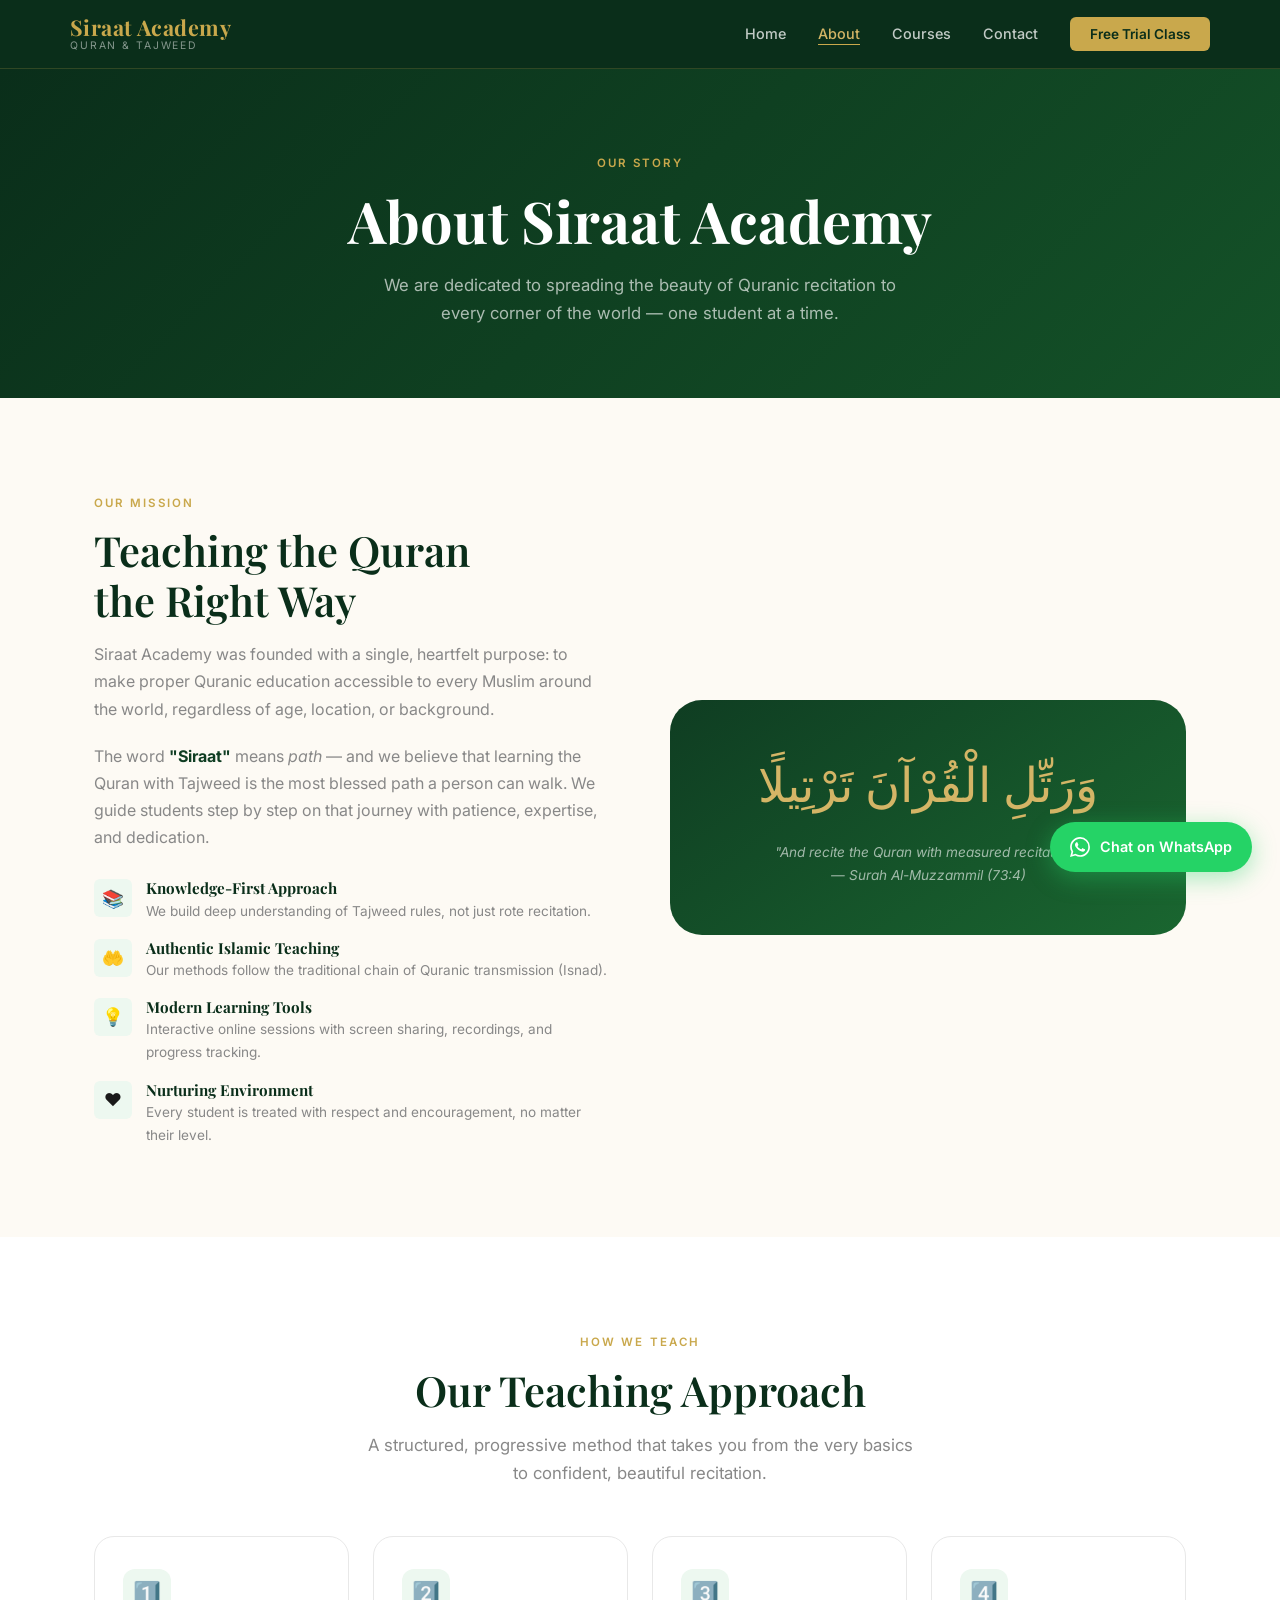
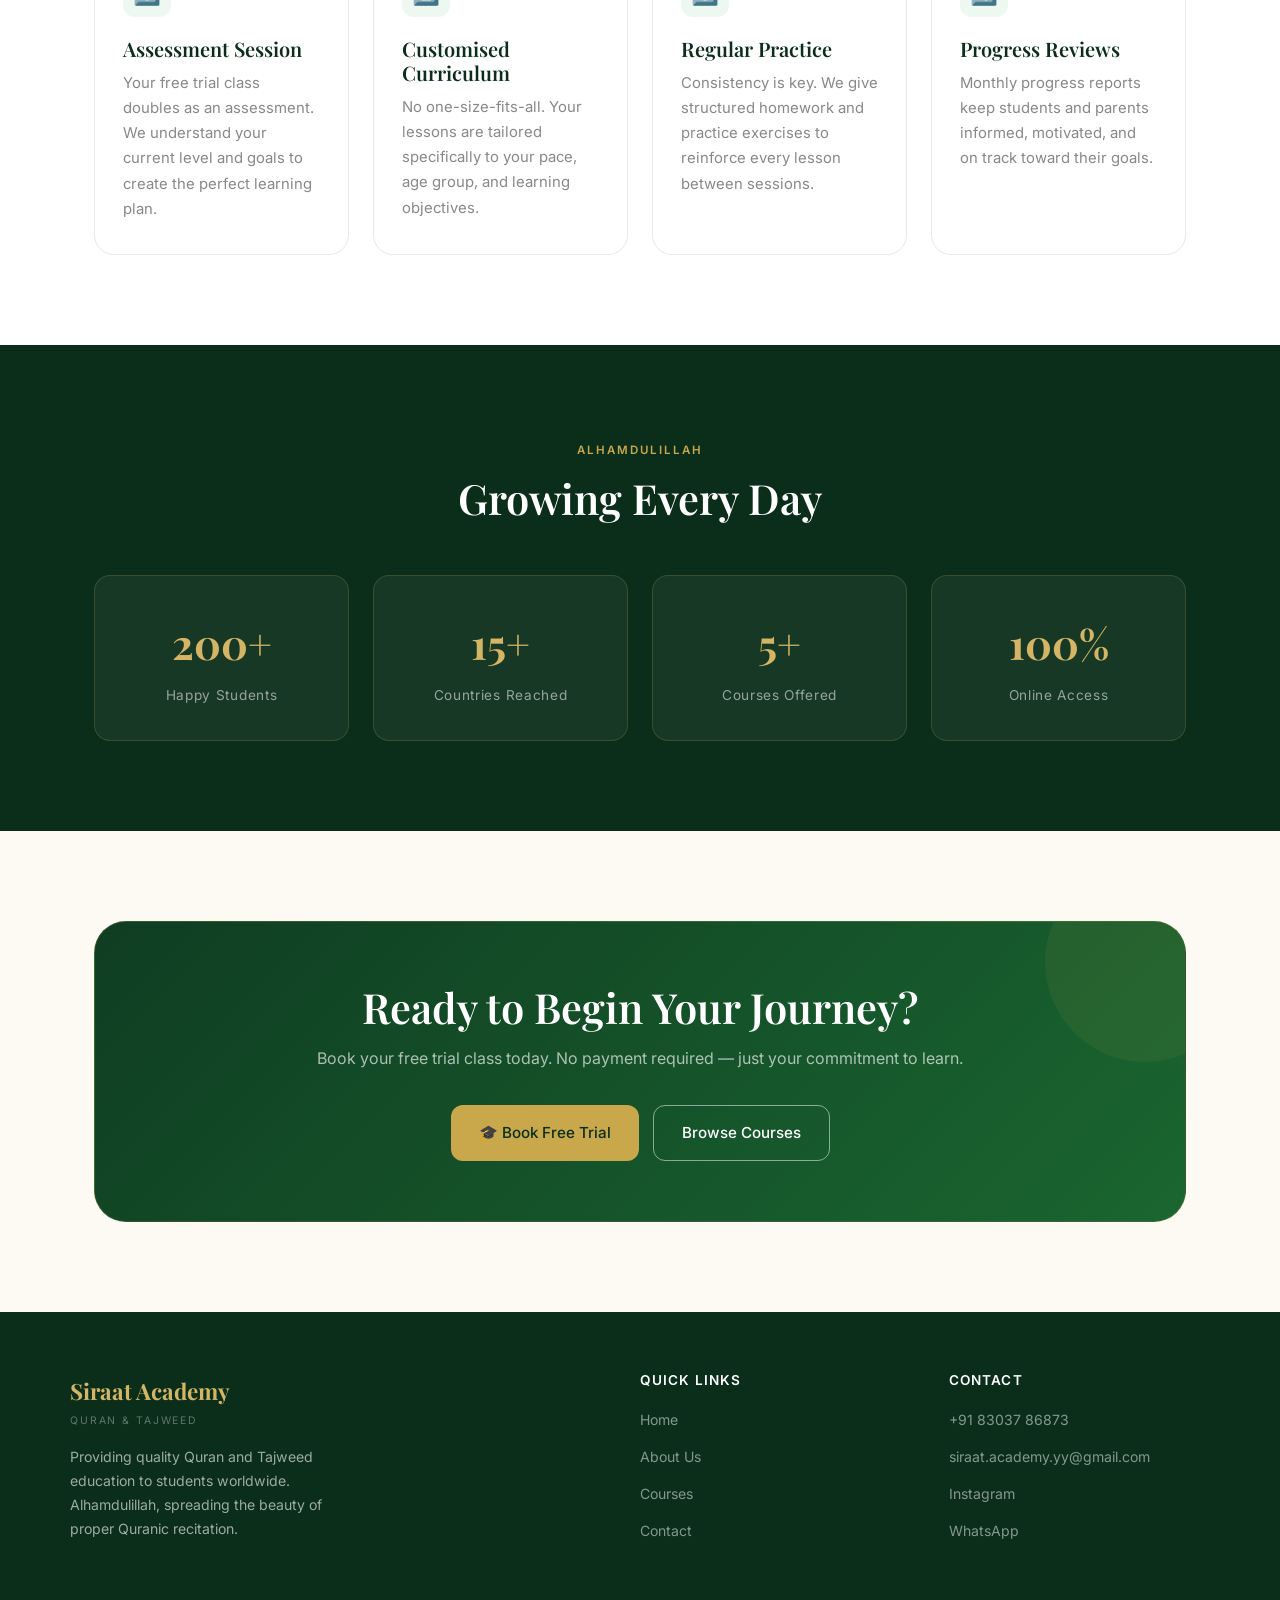
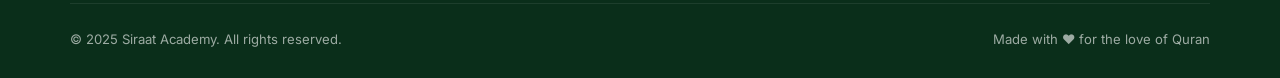
==== commit 7ec85de7: "Update about.html" ====
--- a/about.html
+++ b/about.html
@@ -1,384 +1,210 @@
-```html
-<!-- =========================
-FILE NAME : about.html
-========================= -->
-
 <!DOCTYPE html>
 <html lang="en">
 <head>
-
-<meta charset="UTF-8">
-<meta name="viewport" content="width=device-width, initial-scale=1.0">
-
-<title>About Us | Siraat Academy</title>
-
-<meta name="description"
-content="Learn more about Siraat Academy, our mission, vision and qualified teachers dedicated to helping students master Quranic recitation and Tajweed.">
-
-<link rel="stylesheet" href="style.css">
-
+  <meta charset="UTF-8" />
+  <meta name="viewport" content="width=device-width, initial-scale=1.0" />
+  <title>About Us — Siraat Academy</title>
+  <meta name="description" content="Learn about Siraat Academy — our mission, values, and the teachers behind your Quran journey." />
+  <link rel="stylesheet" href="style.css" />
 </head>
-
 <body>
 
-
-<!-- Header -->
-
-<header>
-
-<div class="logo">
-Siraat Academy
-</div>
-
-<nav>
-
-<a href="index.html">Home</a>
-
-<a href="about.html">About</a>
-
-<a href="courses.html">Courses</a>
-
-<a href="contact.html">Contact</a>
-
-</nav>
-
-</header>
-
-
-<!-- Hero Section -->
-
-<section class="hero">
-
-<div class="hero-content">
-
-<h1>
-
-About <span>Siraat Academy</span>
-
-</h1>
-
-<p>
-
-Dedicated to helping students around the world master Quranic recitation with authentic Tajweed and personalized guidance.
-
-</p>
-
-</div>
-
-</section>
-
-
-<!-- About Section -->
-
-<section>
-
-<div class="section-title">
-
-<h2>
-Who We Are
-</h2>
-
-<p>
-A trusted online platform for learning Quran and Tajweed.
-</p>
-
-</div>
-
-<div class="grid">
-
-<div class="card">
-
-<h3>
-Our Academy
-</h3>
-
-<p>
-
-Siraat Academy provides professional online Quran and Tajweed education for brothers and sisters of all ages. We aim to make learning easy, effective, and spiritually enriching.
-
-</p>
-
-</div>
-
-
-<div class="card">
-
-<h3>
-Qualified Teachers
-</h3>
-
-<p>
-
-Our teachers include experienced Maulanas, Hazrats, and Alims who are committed to helping students improve their recitation according to authentic Tajweed principles.
-
-</p>
-
-</div>
-
-
-<div class="card">
-
-<h3>
-Global Learning
-</h3>
-
-<p>
-
-Students can learn from anywhere in the world through flexible online classes in English, Urdu, Hindi, and Arabic.
-
-</p>
-
-</div>
-
-</div>
-
-</section>
-
-
-
-<!-- Mission -->
-
-<section>
-
-<div class="section-title">
-
-<h2>
-Our Mission
-</h2>
-
-</div>
-
-<div class="card">
-
-<p>
-
-Our mission is to provide high-quality Quranic education and help students recite the Quran beautifully and correctly while fostering a lifelong connection with the Book of Allah.
-
-</p>
-
-</div>
-
-</section>
-
-
-
-<!-- Vision -->
-
-<section>
-
-<div class="section-title">
-
-<h2>
-Our Vision
-</h2>
-
-</div>
-
-<div class="card">
-
-<p>
-
-To become a trusted center of excellence for Quran and Tajweed education, empowering students around the globe through authentic learning and dedicated mentorship.
-
-</p>
-
-</div>
-
-</section>
-
-
-
-<!-- Why Choose Us -->
-
-<section>
-
-<div class="section-title">
-
-<h2>
-Why Choose Siraat Academy?
-</h2>
-
-</div>
-
-<div class="grid">
-
-
-<div class="card">
-
-<h3>
-Authentic Teaching
-</h3>
-
-<p>
-
-Learn from qualified scholars with a focus on proper pronunciation and Tajweed.
-
-</p>
-
-</div>
-
-
-<div class="card">
-
-<h3>
-Personalized Learning
-</h3>
-
-<p>
-
-Each student receives individual attention to ensure steady improvement.
-
-</p>
-
-</div>
-
-
-<div class="card">
-
-<h3>
-Flexible Classes
-</h3>
-
-<p>
-
-Class timings and platforms are arranged according to students' convenience.
-
-</p>
-
-</div>
-
-
-<div class="card">
-
-<h3>
-Multiple Languages
-</h3>
-
-<p>
-
-Courses are available in English, Urdu, Hindi, and Arabic.
-
-</p>
-
-</div>
-
-</div>
-
-</section>
-
-
-
-<!-- Core Values -->
-
-<section>
-
-<div class="section-title">
-
-<h2>
-Our Core Values
-</h2>
-
-</div>
-
-<div class="grid">
-
-
-<div class="card">
-
-<h3>
-Excellence
-</h3>
-
-<p>
-
-Striving for the highest standards in Quranic education.
-
-</p>
-
-</div>
-
-
-<div class="card">
-
-<h3>
-Integrity
-</h3>
-
-<p>
-
-Teaching with sincerity, trust, and authenticity.
-
-</p>
-
-</div>
-
-
-<div class="card">
-
-<h3>
-Compassion
-</h3>
-
-<p>
-
-Supporting students with patience and encouragement.
-
-</p>
-
-</div>
-
-
-</div>
-
-</section>
-
-
-
-<!-- Call To Action -->
-
-<section>
-
-<div class="section-title">
-
-<h2>
-Begin Your Learning Journey Today
-</h2>
-
-<p>
-
-Join Siraat Academy and experience professional Quran and Tajweed education.
-
-</p>
-
-<a href="contact.html" class="btn">
-
-Book Free Trial Classes
-
-</a>
-
-</div>
-
-</section>
-
-
-
-<!-- Footer -->
-
-<footer>
-
-<p>
-
-© 2026 Siraat Academy
-
-<br><br>
-
-Master Quranic Recitation With Excellence
-
-</p>
-
-</footer>
-
-
+  <!-- NAVBAR -->
+  <nav class="navbar">
+    <div class="navbar-inner">
+      <a href="index.html" class="nav-logo">
+        <span class="logo-main">Siraat Academy</span>
+        <span class="logo-sub">Quran &amp; Tajweed</span>
+      </a>
+      <ul class="nav-links" id="navLinks">
+        <li><a href="index.html">Home</a></li>
+        <li><a href="about.html" class="active">About</a></li>
+        <li><a href="courses.html">Courses</a></li>
+        <li><a href="contact.html">Contact</a></li>
+        <li><a href="contact.html" class="nav-cta">Free Trial Class</a></li>
+      </ul>
+      <button class="hamburger" id="hamburger" aria-label="Menu">
+        <span></span><span></span><span></span>
+      </button>
+    </div>
+  </nav>
+
+  <div class="page-content">
+
+    <!-- PAGE HERO -->
+    <section class="page-hero">
+      <span class="section-label">Our Story</span>
+      <h1>About Siraat Academy</h1>
+      <p>We are dedicated to spreading the beauty of Quranic recitation to every corner of the world — one student at a time.</p>
+    </section>
+
+    <!-- MISSION & VISION -->
+    <section class="section">
+      <div class="container">
+        <div class="about-grid">
+          <div>
+            <span class="section-label">Our Mission</span>
+            <h2 class="section-title">Teaching the Quran<br>the Right Way</h2>
+            <p style="color: var(--gray-500); margin-bottom: 20px;">Siraat Academy was founded with a single, heartfelt purpose: to make proper Quranic education accessible to every Muslim around the world, regardless of age, location, or background.</p>
+            <p style="color: var(--gray-500); margin-bottom: 28px;">The word <strong style="color: var(--green-800);">"Siraat"</strong> means <em>path</em> — and we believe that learning the Quran with Tajweed is the most blessed path a person can walk. We guide students step by step on that journey with patience, expertise, and dedication.</p>
+            <div class="values-list">
+              <div class="value-item">
+                <div class="value-icon">📚</div>
+                <div>
+                  <h4>Knowledge-First Approach</h4>
+                  <p>We build deep understanding of Tajweed rules, not just rote recitation.</p>
+                </div>
+              </div>
+              <div class="value-item">
+                <div class="value-icon">🤲</div>
+                <div>
+                  <h4>Authentic Islamic Teaching</h4>
+                  <p>Our methods follow the traditional chain of Quranic transmission (Isnad).</p>
+                </div>
+              </div>
+              <div class="value-item">
+                <div class="value-icon">💡</div>
+                <div>
+                  <h4>Modern Learning Tools</h4>
+                  <p>Interactive online sessions with screen sharing, recordings, and progress tracking.</p>
+                </div>
+              </div>
+              <div class="value-item">
+                <div class="value-icon">❤️</div>
+                <div>
+                  <h4>Nurturing Environment</h4>
+                  <p>Every student is treated with respect and encouragement, no matter their level.</p>
+                </div>
+              </div>
+            </div>
+          </div>
+          <div class="about-visual">
+            <div class="about-arabic">وَرَتِّلِ الْقُرْآنَ تَرْتِيلًا</div>
+            <p class="about-quote">"And recite the Quran with measured recitation."<br>— Surah Al-Muzzammil (73:4)</p>
+          </div>
+        </div>
+      </div>
+    </section>
+
+    <!-- OUR APPROACH -->
+    <section class="section section-alt">
+      <div class="container">
+        <div style="text-align: center; margin-bottom: 8px;">
+          <span class="section-label">How We Teach</span>
+          <h2 class="section-title">Our Teaching Approach</h2>
+          <p class="section-sub" style="margin: 0 auto;">A structured, progressive method that takes you from the very basics to confident, beautiful recitation.</p>
+        </div>
+        <div class="features-grid" style="margin-top: 48px;">
+          <div class="feature-card">
+            <div class="feature-icon">1️⃣</div>
+            <h3>Assessment Session</h3>
+            <p>Your free trial class doubles as an assessment. We understand your current level and goals to create the perfect learning plan.</p>
+          </div>
+          <div class="feature-card">
+            <div class="feature-icon">2️⃣</div>
+            <h3>Customised Curriculum</h3>
+            <p>No one-size-fits-all. Your lessons are tailored specifically to your pace, age group, and learning objectives.</p>
+          </div>
+          <div class="feature-card">
+            <div class="feature-icon">3️⃣</div>
+            <h3>Regular Practice</h3>
+            <p>Consistency is key. We give structured homework and practice exercises to reinforce every lesson between sessions.</p>
+          </div>
+          <div class="feature-card">
+            <div class="feature-icon">4️⃣</div>
+            <h3>Progress Reviews</h3>
+            <p>Monthly progress reports keep students and parents informed, motivated, and on track toward their goals.</p>
+          </div>
+        </div>
+      </div>
+    </section>
+
+    <!-- NUMBERS -->
+    <section class="section section-dark">
+      <div class="container">
+        <div style="text-align: center; margin-bottom: 52px;">
+          <span class="section-label">Alhamdulillah</span>
+          <h2 class="section-title">Growing Every Day</h2>
+        </div>
+        <div style="display: grid; grid-template-columns: repeat(auto-fit, minmax(180px, 1fr)); gap: 24px; text-align: center;">
+          <div style="padding: 32px 16px; background: rgba(255,255,255,0.05); border-radius: 16px; border: 1px solid rgba(201,168,76,0.2);">
+            <div style="font-family: 'Playfair Display', serif; font-size: 2.6rem; font-weight: 700; color: #d4b566;">200+</div>
+            <div style="color: rgba(255,255,255,0.55); font-size: 0.85rem; margin-top: 6px; letter-spacing: 0.05em;">Happy Students</div>
+          </div>
+          <div style="padding: 32px 16px; background: rgba(255,255,255,0.05); border-radius: 16px; border: 1px solid rgba(201,168,76,0.2);">
+            <div style="font-family: 'Playfair Display', serif; font-size: 2.6rem; font-weight: 700; color: #d4b566;">15+</div>
+            <div style="color: rgba(255,255,255,0.55); font-size: 0.85rem; margin-top: 6px; letter-spacing: 0.05em;">Countries Reached</div>
+          </div>
+          <div style="padding: 32px 16px; background: rgba(255,255,255,0.05); border-radius: 16px; border: 1px solid rgba(201,168,76,0.2);">
+            <div style="font-family: 'Playfair Display', serif; font-size: 2.6rem; font-weight: 700; color: #d4b566;">5+</div>
+            <div style="color: rgba(255,255,255,0.55); font-size: 0.85rem; margin-top: 6px; letter-spacing: 0.05em;">Courses Offered</div>
+          </div>
+          <div style="padding: 32px 16px; background: rgba(255,255,255,0.05); border-radius: 16px; border: 1px solid rgba(201,168,76,0.2);">
+            <div style="font-family: 'Playfair Display', serif; font-size: 2.6rem; font-weight: 700; color: #d4b566;">100%</div>
+            <div style="color: rgba(255,255,255,0.55); font-size: 0.85rem; margin-top: 6px; letter-spacing: 0.05em;">Online Access</div>
+          </div>
+        </div>
+      </div>
+    </section>
+
+    <!-- CTA -->
+    <section class="section">
+      <div class="container">
+        <div class="cta-banner">
+          <h2>Ready to Begin Your Journey?</h2>
+          <p>Book your free trial class today. No payment required — just your commitment to learn.</p>
+          <div class="cta-banner-btns">
+            <a href="contact.html" class="btn btn-primary">🎓 Book Free Trial</a>
+            <a href="courses.html" class="btn btn-outline">Browse Courses</a>
+          </div>
+        </div>
+      </div>
+    </section>
+
+  </div>
+
+  <!-- FOOTER -->
+  <footer class="footer">
+    <div class="footer-inner">
+      <div class="footer-brand">
+        <div class="logo-main">Siraat Academy</div>
+        <div class="logo-sub">Quran &amp; Tajweed</div>
+        <p>Providing quality Quran and Tajweed education to students worldwide. Alhamdulillah, spreading the beauty of proper Quranic recitation.</p>
+      </div>
+      <div class="footer-col">
+        <h4>Quick Links</h4>
+        <ul>
+          <li><a href="index.html">Home</a></li>
+          <li><a href="about.html">About Us</a></li>
+          <li><a href="courses.html">Courses</a></li>
+          <li><a href="contact.html">Contact</a></li>
+        </ul>
+      </div>
+      <div class="footer-col">
+        <h4>Contact</h4>
+        <ul>
+          <li><a href="tel:+918303786873">+91 83037 86873</a></li>
+          <li><a href="mailto:siraat.academy.yy@gmail.com">siraat.academy.yy@gmail.com</a></li>
+          <li><a href="https://www.instagram.com/_siraat.academy_" target="_blank">Instagram</a></li>
+          <li><a href="https://wa.me/918303786873" target="_blank">WhatsApp</a></li>
+        </ul>
+      </div>
+    </div>
+    <div class="footer-bottom">
+      <span>© 2025 Siraat Academy. All rights reserved.</span>
+      <span>Made with ❤️ for the love of Quran</span>
+    </div>
+  </footer>
+
+  <a href="https://wa.me/918303786873" class="whatsapp-float" target="_blank">
+    <svg viewBox="0 0 24 24"><path d="M17.472 14.382c-.297-.149-1.758-.867-2.03-.967-.273-.099-.471-.148-.67.15-.197.297-.767.966-.94 1.164-.173.199-.347.223-.644.075-.297-.15-1.255-.463-2.39-1.475-.883-.788-1.48-1.761-1.653-2.059-.173-.297-.018-.458.13-.606.134-.133.298-.347.446-.52.149-.174.198-.298.298-.497.099-.198.05-.371-.025-.52-.075-.149-.669-1.612-.916-2.207-.242-.579-.487-.5-.669-.51-.173-.008-.371-.01-.57-.01-.198 0-.52.074-.792.372-.272.297-1.04 1.016-1.04 2.479 0 1.462 1.065 2.875 1.213 3.074.149.198 2.096 3.2 5.077 4.487.709.306 1.262.489 1.694.625.712.227 1.36.195 1.871.118.571-.085 1.758-.719 2.006-1.413.248-.694.248-1.289.173-1.413-.074-.124-.272-.198-.57-.347m-5.421 7.403h-.004a9.87 9.87 0 01-5.031-1.378l-.361-.214-3.741.982.998-3.648-.235-.374a9.86 9.86 0 01-1.51-5.26c.001-5.45 4.436-9.884 9.888-9.884 2.64 0 5.122 1.03 6.988 2.898a9.825 9.825 0 012.893 6.994c-.003 5.45-4.437 9.884-9.885 9.884m8.413-18.297A11.815 11.815 0 0012.05 0C5.495 0 .16 5.335.157 11.892c0 2.096.547 4.142 1.588 5.945L.057 24l6.305-1.654a11.882 11.882 0 005.683 1.448h.005c6.554 0 11.89-5.335 11.893-11.893a11.821 11.821 0 00-3.48-8.413z"/></svg>
+    <span>Chat on WhatsApp</span>
+  </a>
+
+  <script>
+    const hamburger = document.getElementById('hamburger');
+    const navLinks  = document.getElementById('navLinks');
+    hamburger.addEventListener('click', () => navLinks.classList.toggle('open'));
+  </script>
 </body>
 </html>
-```
--- a/style.css
+++ b/style.css
@@ -1,206 +1,831 @@
-```css
-/* ===== Google Font ===== */
-@import url('https://fonts.googleapis.com/css2?family=Inter:wght@300;400;500;600;700&display=swap');
-
-*{
-    margin:0;
-    padding:0;
-    box-sizing:border-box;
-    scroll-behavior:smooth;
-}
-
-body{
-    font-family:'Inter',sans-serif;
-    background:#0D1117;
-    color:#fff;
-    overflow-x:hidden;
-}
-
-/* Scrollbar */
-::-webkit-scrollbar{
-    width:8px;
-}
-
-::-webkit-scrollbar-track{
-    background:#111827;
-}
-
-::-webkit-scrollbar-thumb{
-    background:#16C47F;
-    border-radius:20px;
-}
-
-/* Header */
-
-header{
-    position:fixed;
-    width:100%;
-    top:0;
-    left:0;
-    z-index:1000;
-    padding:20px 8%;
-    display:flex;
-    justify-content:space-between;
-    align-items:center;
-    background:rgba(13,17,23,.8);
-    backdrop-filter:blur(15px);
-}
-
-.logo{
-    font-size:32px;
-    font-weight:700;
-    color:#16C47F;
-}
-
-nav a{
-    text-decoration:none;
-    color:white;
-    margin-left:30px;
-    transition:.3s;
-}
-
-nav a:hover{
-    color:#16C47F;
-}
-
-/* Hero */
-
-.hero{
-    min-height:100vh;
-    display:flex;
-    align-items:center;
-    justify-content:center;
-    text-align:center;
-    padding:0 10%;
-}
-
-.hero-content h1{
-    font-size:70px;
-    line-height:1.1;
-    margin-bottom:25px;
-}
-
-.hero-content span{
-    color:#16C47F;
-}
-
-.hero-content p{
-    color:#B3B3B3;
-    font-size:18px;
-    max-width:850px;
-    margin:auto;
-    line-height:1.8;
-}
-
-.btn{
-    display:inline-block;
-    margin-top:40px;
-    padding:16px 40px;
-    background:#16C47F;
-    color:white;
-    border-radius:15px;
-    text-decoration:none;
-    font-weight:600;
-    transition:.3s;
-}
-
-.btn:hover{
-    transform:translateY(-5px);
-}
-
-/* Sections */
-
-section{
-    padding:100px 8%;
-}
-
-.section-title{
-    text-align:center;
-    margin-bottom:70px;
-}
-
-.section-title h2{
-    font-size:45px;
-}
-
-.section-title p{
-    color:#B3B3B3;
-    margin-top:15px;
-}
-
-/* Cards */
-
-.grid{
-    display:grid;
-    grid-template-columns:repeat(auto-fit,minmax(280px,1fr));
-    gap:30px;
-}
-
-.card{
-    background:rgba(255,255,255,.05);
-    border:1px solid rgba(255,255,255,.1);
-    border-radius:25px;
-    padding:35px;
-    backdrop-filter:blur(15px);
-    transition:.4s;
-}
-
-.card:hover{
-    transform:translateY(-10px);
-}
-
-.card h3{
-    margin-bottom:15px;
-    color:#16C47F;
-}
-
-.card p{
-    color:#B3B3B3;
-    line-height:1.8;
-}
-
-/* Footer */
-
-footer{
-    background:#111827;
-    text-align:center;
-    padding:40px;
-    color:#aaa;
-}
-
-/* Contact Form */
-
-input,
-textarea{
-    width:100%;
-    background:#1F2937;
-    border:none;
-    padding:18px;
-    border-radius:15px;
-    color:white;
-    margin-bottom:20px;
-}
-
-textarea{
-    resize:none;
-    height:150px;
-}
-
-/* Responsive */
-
-@media(max-width:768px){
-
-.hero-content h1{
-font-size:45px;
-}
-
-nav{
-display:none;
-}
-
-.logo{
-font-size:24px;
-}
-
-}
-```
+/* ===== SIRAAT ACADEMY — style.css ===== */
+
+@import url('https://fonts.googleapis.com/css2?family=Playfair+Display:wght@400;600;700&family=Inter:wght@300;400;500;600&display=swap');
+
+/* ── Reset & Base ── */
+*, *::before, *::after { box-sizing: border-box; margin: 0; padding: 0; }
+
+:root {
+  --green-900: #0a2e1a;
+  --green-800: #0f3d22;
+  --green-700: #145228;
+  --green-600: #1a6630;
+  --green-500: #217a3a;
+  --green-400: #2e9e50;
+  --green-100: #d6f0de;
+  --green-50:  #edf8f0;
+
+  --gold-500:  #c9a84c;
+  --gold-400:  #d4b566;
+  --gold-300:  #e2cc8f;
+  --gold-100:  #f8f0d8;
+
+  --cream:     #fdfaf4;
+  --white:     #ffffff;
+  --gray-100:  #f4f4f4;
+  --gray-200:  #e8e8e8;
+  --gray-500:  #888888;
+  --gray-700:  #444444;
+  --gray-900:  #1a1a1a;
+
+  --font-display: 'Playfair Display', Georgia, serif;
+  --font-body:    'Inter', system-ui, sans-serif;
+
+  --radius-sm: 6px;
+  --radius-md: 12px;
+  --radius-lg: 20px;
+  --radius-xl: 32px;
+
+  --shadow-sm: 0 2px 8px rgba(0,0,0,0.07);
+  --shadow-md: 0 6px 24px rgba(0,0,0,0.10);
+  --shadow-lg: 0 16px 48px rgba(0,0,0,0.14);
+
+  --transition: 0.25s ease;
+}
+
+html { scroll-behavior: smooth; }
+
+body {
+  font-family: var(--font-body);
+  background: var(--cream);
+  color: var(--gray-900);
+  line-height: 1.7;
+  font-size: 16px;
+}
+
+img { display: block; max-width: 100%; }
+a  { text-decoration: none; color: inherit; }
+ul { list-style: none; }
+
+.container {
+  max-width: 1140px;
+  margin: 0 auto;
+  padding: 0 24px;
+}
+
+/* ── Typography ── */
+h1, h2, h3, h4 { font-family: var(--font-display); line-height: 1.2; }
+h1 { font-size: clamp(2.2rem, 5vw, 3.6rem); font-weight: 700; }
+h2 { font-size: clamp(1.8rem, 3.5vw, 2.6rem); font-weight: 600; }
+h3 { font-size: 1.25rem; font-weight: 600; }
+
+.section-label {
+  display: inline-block;
+  font-family: var(--font-body);
+  font-size: 0.72rem;
+  font-weight: 600;
+  letter-spacing: 0.18em;
+  text-transform: uppercase;
+  color: var(--gold-500);
+  margin-bottom: 12px;
+}
+
+.section-title {
+  color: var(--green-900);
+  margin-bottom: 16px;
+}
+
+.section-sub {
+  color: var(--gray-500);
+  font-size: 1.05rem;
+  max-width: 560px;
+}
+
+/* ── Buttons ── */
+.btn {
+  display: inline-flex;
+  align-items: center;
+  gap: 8px;
+  padding: 14px 28px;
+  border-radius: var(--radius-md);
+  font-family: var(--font-body);
+  font-size: 0.95rem;
+  font-weight: 500;
+  cursor: pointer;
+  border: none;
+  transition: var(--transition);
+}
+
+.btn-primary {
+  background: var(--gold-500);
+  color: var(--green-900);
+}
+.btn-primary:hover {
+  background: var(--gold-400);
+  transform: translateY(-2px);
+  box-shadow: var(--shadow-md);
+}
+
+.btn-outline {
+  background: transparent;
+  color: var(--white);
+  border: 1.5px solid rgba(255,255,255,0.5);
+}
+.btn-outline:hover {
+  background: rgba(255,255,255,0.1);
+  border-color: var(--white);
+}
+
+.btn-green {
+  background: var(--green-600);
+  color: var(--white);
+}
+.btn-green:hover {
+  background: var(--green-500);
+  transform: translateY(-2px);
+  box-shadow: var(--shadow-md);
+}
+
+.btn-whatsapp {
+  background: #25D366;
+  color: #fff;
+  font-weight: 600;
+}
+.btn-whatsapp:hover {
+  background: #1ebe5d;
+  transform: translateY(-2px);
+  box-shadow: 0 6px 20px rgba(37,211,102,0.35);
+}
+
+/* ── Navbar ── */
+.navbar {
+  position: fixed;
+  top: 0; left: 0; right: 0;
+  z-index: 100;
+  background: var(--green-900);
+  border-bottom: 1px solid rgba(201,168,76,0.2);
+  padding: 0 24px;
+}
+
+.navbar-inner {
+  max-width: 1140px;
+  margin: 0 auto;
+  display: flex;
+  align-items: center;
+  justify-content: space-between;
+  height: 68px;
+}
+
+.nav-logo {
+  display: flex;
+  flex-direction: column;
+  line-height: 1;
+}
+.nav-logo .logo-main {
+  font-family: var(--font-display);
+  font-size: 1.35rem;
+  font-weight: 700;
+  color: var(--gold-500);
+  letter-spacing: 0.02em;
+}
+.nav-logo .logo-sub {
+  font-size: 0.65rem;
+  letter-spacing: 0.18em;
+  text-transform: uppercase;
+  color: rgba(255,255,255,0.5);
+  margin-top: 2px;
+}
+
+.nav-links {
+  display: flex;
+  align-items: center;
+  gap: 32px;
+}
+.nav-links a {
+  color: rgba(255,255,255,0.75);
+  font-size: 0.9rem;
+  font-weight: 500;
+  transition: color var(--transition);
+  position: relative;
+}
+.nav-links a::after {
+  content: '';
+  position: absolute;
+  bottom: -3px; left: 0;
+  width: 0; height: 1.5px;
+  background: var(--gold-500);
+  transition: width var(--transition);
+}
+.nav-links a:hover,
+.nav-links a.active { color: var(--gold-400); }
+.nav-links a:hover::after,
+.nav-links a.active::after { width: 100%; }
+
+.nav-cta {
+  background: var(--gold-500);
+  color: var(--green-900) !important;
+  padding: 9px 20px;
+  border-radius: var(--radius-sm);
+  font-weight: 600 !important;
+  font-size: 0.85rem !important;
+}
+.nav-cta:hover { background: var(--gold-400) !important; }
+.nav-cta::after { display: none !important; }
+
+.hamburger {
+  display: none;
+  flex-direction: column;
+  gap: 5px;
+  cursor: pointer;
+  background: none;
+  border: none;
+  padding: 4px;
+}
+.hamburger span {
+  display: block;
+  width: 24px; height: 2px;
+  background: var(--white);
+  border-radius: 2px;
+  transition: var(--transition);
+}
+
+/* ── Page offset for fixed nav ── */
+.page-content { padding-top: 68px; }
+
+/* ── Hero ── */
+.hero {
+  background: linear-gradient(135deg, var(--green-900) 0%, var(--green-700) 60%, var(--green-600) 100%);
+  padding: 100px 24px 90px;
+  position: relative;
+  overflow: hidden;
+}
+
+.hero::before {
+  content: '';
+  position: absolute;
+  top: -80px; right: -80px;
+  width: 420px; height: 420px;
+  border-radius: 50%;
+  background: rgba(201,168,76,0.07);
+  pointer-events: none;
+}
+.hero::after {
+  content: '';
+  position: absolute;
+  bottom: -100px; left: -60px;
+  width: 320px; height: 320px;
+  border-radius: 50%;
+  background: rgba(201,168,76,0.05);
+  pointer-events: none;
+}
+
+.hero-inner {
+  max-width: 1140px;
+  margin: 0 auto;
+  display: grid;
+  grid-template-columns: 1fr 1fr;
+  align-items: center;
+  gap: 60px;
+}
+
+.hero-badge {
+  display: inline-flex;
+  align-items: center;
+  gap: 8px;
+  background: rgba(201,168,76,0.15);
+  border: 1px solid rgba(201,168,76,0.3);
+  color: var(--gold-300);
+  padding: 6px 16px;
+  border-radius: 100px;
+  font-size: 0.78rem;
+  font-weight: 500;
+  letter-spacing: 0.06em;
+  margin-bottom: 24px;
+}
+.hero-badge .dot {
+  width: 6px; height: 6px;
+  border-radius: 50%;
+  background: var(--gold-400);
+}
+
+.hero h1 { color: var(--white); margin-bottom: 12px; }
+.hero h1 span { color: var(--gold-400); }
+.hero-sub {
+  color: rgba(255,255,255,0.65);
+  font-size: 1.1rem;
+  margin-bottom: 36px;
+  max-width: 480px;
+}
+
+.hero-btns { display: flex; gap: 14px; flex-wrap: wrap; }
+
+.hero-card {
+  background: rgba(255,255,255,0.06);
+  border: 1px solid rgba(201,168,76,0.2);
+  border-radius: var(--radius-lg);
+  padding: 36px;
+  backdrop-filter: blur(8px);
+}
+
+.hero-arabic {
+  font-size: 2.6rem;
+  color: var(--gold-400);
+  text-align: center;
+  margin-bottom: 16px;
+  line-height: 1.5;
+  font-family: 'Times New Roman', serif;
+}
+
+.hero-verse {
+  text-align: center;
+  color: rgba(255,255,255,0.6);
+  font-size: 0.85rem;
+  font-style: italic;
+  margin-bottom: 28px;
+}
+
+.hero-stats {
+  display: grid;
+  grid-template-columns: repeat(3, 1fr);
+  gap: 16px;
+}
+
+.stat-item {
+  text-align: center;
+  padding: 16px 8px;
+  background: rgba(255,255,255,0.05);
+  border-radius: var(--radius-md);
+  border: 1px solid rgba(255,255,255,0.08);
+}
+.stat-number {
+  font-family: var(--font-display);
+  font-size: 1.6rem;
+  font-weight: 700;
+  color: var(--gold-400);
+}
+.stat-label {
+  font-size: 0.72rem;
+  color: rgba(255,255,255,0.5);
+  text-transform: uppercase;
+  letter-spacing: 0.08em;
+  margin-top: 2px;
+}
+
+/* ── Section base ── */
+.section { padding: 90px 24px; }
+.section-alt { background: var(--white); }
+.section-dark {
+  background: var(--green-900);
+  color: var(--white);
+}
+.section-dark .section-title { color: var(--white); }
+.section-dark .section-sub { color: rgba(255,255,255,0.6); }
+
+/* ── Feature cards ── */
+.features-grid {
+  display: grid;
+  grid-template-columns: repeat(auto-fit, minmax(240px, 1fr));
+  gap: 24px;
+  margin-top: 52px;
+}
+
+.feature-card {
+  background: var(--white);
+  border: 1px solid var(--gray-200);
+  border-radius: var(--radius-lg);
+  padding: 32px 28px;
+  transition: var(--transition);
+}
+.feature-card:hover {
+  transform: translateY(-4px);
+  box-shadow: var(--shadow-md);
+  border-color: var(--gold-300);
+}
+
+.feature-icon {
+  width: 48px; height: 48px;
+  background: var(--green-50);
+  border-radius: var(--radius-md);
+  display: flex; align-items: center; justify-content: center;
+  margin-bottom: 20px;
+  font-size: 1.4rem;
+}
+
+.feature-card h3 { color: var(--green-900); margin-bottom: 10px; }
+.feature-card p  { color: var(--gray-500); font-size: 0.93rem; }
+
+/* ── Course cards ── */
+.courses-grid {
+  display: grid;
+  grid-template-columns: repeat(auto-fit, minmax(300px, 1fr));
+  gap: 28px;
+  margin-top: 52px;
+}
+
+.course-card {
+  background: var(--white);
+  border: 1px solid var(--gray-200);
+  border-radius: var(--radius-lg);
+  overflow: hidden;
+  transition: var(--transition);
+}
+.course-card:hover {
+  transform: translateY(-4px);
+  box-shadow: var(--shadow-lg);
+}
+
+.course-header {
+  background: linear-gradient(135deg, var(--green-800), var(--green-600));
+  padding: 28px 28px 24px;
+  position: relative;
+}
+.course-tag {
+  display: inline-block;
+  background: rgba(201,168,76,0.2);
+  color: var(--gold-300);
+  font-size: 0.7rem;
+  font-weight: 600;
+  letter-spacing: 0.12em;
+  text-transform: uppercase;
+  padding: 4px 12px;
+  border-radius: 100px;
+  margin-bottom: 12px;
+}
+.course-header h3 { color: var(--white); font-size: 1.15rem; }
+.course-emoji { font-size: 2rem; margin-bottom: 10px; }
+
+.course-body { padding: 24px 28px; }
+.course-body p { color: var(--gray-500); font-size: 0.92rem; margin-bottom: 18px; }
+
+.course-meta {
+  display: flex;
+  gap: 16px;
+  margin-bottom: 20px;
+}
+.course-meta span {
+  display: flex;
+  align-items: center;
+  gap: 5px;
+  font-size: 0.82rem;
+  color: var(--gray-500);
+}
+
+.course-price {
+  display: flex;
+  align-items: center;
+  justify-content: space-between;
+  padding-top: 18px;
+  border-top: 1px solid var(--gray-200);
+}
+.price-amount {
+  font-family: var(--font-display);
+  font-size: 1.4rem;
+  font-weight: 700;
+  color: var(--green-800);
+}
+.price-period {
+  font-size: 0.78rem;
+  color: var(--gray-500);
+  margin-left: 2px;
+}
+
+/* ── Testimonials ── */
+.testimonials-grid {
+  display: grid;
+  grid-template-columns: repeat(auto-fit, minmax(280px, 1fr));
+  gap: 24px;
+  margin-top: 52px;
+}
+
+.testimonial-card {
+  background: rgba(255,255,255,0.06);
+  border: 1px solid rgba(201,168,76,0.18);
+  border-radius: var(--radius-lg);
+  padding: 28px;
+}
+
+.stars { color: var(--gold-400); font-size: 0.9rem; margin-bottom: 14px; letter-spacing: 2px; }
+.testimonial-card p { color: rgba(255,255,255,0.75); font-size: 0.93rem; margin-bottom: 20px; font-style: italic; }
+
+.testimonial-author { display: flex; align-items: center; gap: 12px; }
+.author-avatar {
+  width: 42px; height: 42px;
+  border-radius: 50%;
+  background: var(--gold-500);
+  display: flex; align-items: center; justify-content: center;
+  font-weight: 700;
+  font-size: 0.9rem;
+  color: var(--green-900);
+}
+.author-name { font-weight: 600; color: var(--white); font-size: 0.9rem; }
+.author-loc  { font-size: 0.78rem; color: rgba(255,255,255,0.4); }
+
+/* ── CTA Banner ── */
+.cta-banner {
+  background: linear-gradient(135deg, var(--green-800), var(--green-600));
+  border-radius: var(--radius-xl);
+  padding: 60px 48px;
+  text-align: center;
+  border: 1px solid rgba(201,168,76,0.2);
+  position: relative;
+  overflow: hidden;
+}
+.cta-banner::before {
+  content: '';
+  position: absolute;
+  top: -60px; right: -60px;
+  width: 200px; height: 200px;
+  border-radius: 50%;
+  background: rgba(201,168,76,0.08);
+}
+.cta-banner h2 { color: var(--white); margin-bottom: 14px; }
+.cta-banner p  { color: rgba(255,255,255,0.65); margin-bottom: 32px; }
+.cta-banner-btns { display: flex; gap: 14px; justify-content: center; flex-wrap: wrap; }
+
+/* ── About page ── */
+.about-hero {
+  background: linear-gradient(135deg, var(--green-900), var(--green-700));
+  padding: 80px 24px;
+  text-align: center;
+}
+.about-hero h1 { color: var(--white); }
+.about-hero p  { color: rgba(255,255,255,0.65); max-width: 560px; margin: 16px auto 0; }
+
+.about-grid {
+  display: grid;
+  grid-template-columns: 1fr 1fr;
+  gap: 60px;
+  align-items: center;
+}
+
+.about-visual {
+  background: linear-gradient(145deg, var(--green-800), var(--green-600));
+  border-radius: var(--radius-xl);
+  padding: 48px 36px;
+  text-align: center;
+}
+.about-arabic {
+  font-size: 3rem;
+  color: var(--gold-400);
+  line-height: 1.6;
+  font-family: 'Times New Roman', serif;
+  margin-bottom: 16px;
+}
+.about-quote {
+  color: rgba(255,255,255,0.6);
+  font-size: 0.85rem;
+  font-style: italic;
+}
+
+.values-list { margin-top: 28px; display: flex; flex-direction: column; gap: 16px; }
+.value-item {
+  display: flex; align-items: flex-start; gap: 14px;
+}
+.value-icon {
+  width: 38px; height: 38px; flex-shrink: 0;
+  background: var(--green-50);
+  border-radius: var(--radius-sm);
+  display: flex; align-items: center; justify-content: center;
+  font-size: 1.1rem;
+}
+.value-item h4 { font-size: 0.95rem; color: var(--green-900); margin-bottom: 2px; }
+.value-item p  { font-size: 0.85rem; color: var(--gray-500); }
+
+/* ── Contact page ── */
+.contact-hero {
+  background: linear-gradient(135deg, var(--green-900), var(--green-700));
+  padding: 80px 24px;
+  text-align: center;
+}
+.contact-hero h1 { color: var(--white); }
+.contact-hero p  { color: rgba(255,255,255,0.65); max-width: 480px; margin: 16px auto 0; }
+
+.contact-grid {
+  display: grid;
+  grid-template-columns: 1fr 1.5fr;
+  gap: 48px;
+  align-items: start;
+}
+
+.contact-info-card {
+  background: var(--white);
+  border: 1px solid var(--gray-200);
+  border-radius: var(--radius-lg);
+  padding: 36px;
+}
+.contact-info-card h3 { color: var(--green-900); margin-bottom: 24px; }
+
+.contact-item {
+  display: flex;
+  gap: 14px;
+  margin-bottom: 22px;
+  align-items: flex-start;
+}
+.contact-item-icon {
+  width: 42px; height: 42px; flex-shrink: 0;
+  background: var(--green-50);
+  border-radius: var(--radius-sm);
+  display: flex; align-items: center; justify-content: center;
+  font-size: 1.1rem;
+}
+.contact-item-label { font-size: 0.75rem; color: var(--gray-500); text-transform: uppercase; letter-spacing: 0.08em; }
+.contact-item-value { font-weight: 500; color: var(--gray-900); font-size: 0.95rem; margin-top: 2px; }
+.contact-item-value a { color: var(--green-600); }
+.contact-item-value a:hover { text-decoration: underline; }
+
+.social-links { display: flex; gap: 12px; margin-top: 28px; }
+.social-btn {
+  display: flex; align-items: center; gap: 8px;
+  padding: 10px 18px;
+  border-radius: var(--radius-sm);
+  font-size: 0.85rem;
+  font-weight: 500;
+  transition: var(--transition);
+  border: 1px solid var(--gray-200);
+  color: var(--gray-700);
+}
+.social-btn:hover { border-color: var(--gold-400); color: var(--green-800); }
+.social-btn.instagram { background: linear-gradient(135deg, #f09433 0%, #e6683c 25%, #dc2743 50%, #cc2366 75%, #bc1888 100%); color: #fff; border: none; }
+.social-btn.instagram:hover { opacity: 0.9; }
+.social-btn.whatsapp-btn { background: #25D366; color: #fff; border: none; }
+.social-btn.whatsapp-btn:hover { background: #1ebe5d; }
+
+.contact-form-card {
+  background: var(--white);
+  border: 1px solid var(--gray-200);
+  border-radius: var(--radius-lg);
+  padding: 36px;
+}
+.contact-form-card h3 { color: var(--green-900); margin-bottom: 24px; }
+
+.form-group { margin-bottom: 20px; }
+.form-group label {
+  display: block;
+  font-size: 0.85rem;
+  font-weight: 500;
+  color: var(--gray-700);
+  margin-bottom: 7px;
+}
+.form-group input,
+.form-group select,
+.form-group textarea {
+  width: 100%;
+  padding: 12px 16px;
+  border: 1px solid var(--gray-200);
+  border-radius: var(--radius-sm);
+  font-family: var(--font-body);
+  font-size: 0.93rem;
+  color: var(--gray-900);
+  background: var(--cream);
+  transition: border-color var(--transition);
+  outline: none;
+}
+.form-group input:focus,
+.form-group select:focus,
+.form-group textarea:focus {
+  border-color: var(--green-500);
+  background: var(--white);
+}
+.form-group textarea { resize: vertical; min-height: 120px; }
+
+.form-row { display: grid; grid-template-columns: 1fr 1fr; gap: 16px; }
+
+/* ── Footer ── */
+.footer {
+  background: var(--green-900);
+  padding: 60px 24px 28px;
+  color: rgba(255,255,255,0.6);
+}
+
+.footer-inner {
+  max-width: 1140px;
+  margin: 0 auto;
+  display: grid;
+  grid-template-columns: 2fr 1fr 1fr;
+  gap: 48px;
+  margin-bottom: 48px;
+}
+
+.footer-brand .logo-main { font-family: var(--font-display); font-size: 1.4rem; color: var(--gold-400); font-weight: 700; }
+.footer-brand .logo-sub  { font-size: 0.65rem; letter-spacing: 0.18em; text-transform: uppercase; color: rgba(255,255,255,0.35); margin-top: 2px; }
+.footer-brand p { margin-top: 16px; font-size: 0.88rem; line-height: 1.7; max-width: 280px; }
+
+.footer-col h4 { color: var(--white); font-family: var(--font-body); font-size: 0.85rem; font-weight: 600; letter-spacing: 0.08em; text-transform: uppercase; margin-bottom: 18px; }
+.footer-col ul li { margin-bottom: 10px; }
+.footer-col ul li a { font-size: 0.88rem; color: rgba(255,255,255,0.5); transition: color var(--transition); }
+.footer-col ul li a:hover { color: var(--gold-400); }
+
+.footer-bottom {
+  max-width: 1140px;
+  margin: 0 auto;
+  display: flex;
+  justify-content: space-between;
+  align-items: center;
+  padding-top: 24px;
+  border-top: 1px solid rgba(255,255,255,0.08);
+  font-size: 0.82rem;
+}
+.footer-bottom a { color: var(--gold-400); }
+
+/* ── Page hero generic ── */
+.page-hero {
+  background: linear-gradient(135deg, var(--green-900), var(--green-700));
+  padding: 80px 24px 70px;
+  text-align: center;
+}
+.page-hero h1 { color: var(--white); }
+.page-hero p  { color: rgba(255,255,255,0.65); max-width: 520px; margin: 16px auto 0; font-size: 1.05rem; }
+
+/* ── Pricing ── */
+.pricing-grid {
+  display: grid;
+  grid-template-columns: repeat(auto-fit, minmax(260px, 1fr));
+  gap: 24px;
+  margin-top: 52px;
+}
+
+.pricing-card {
+  background: var(--white);
+  border: 1.5px solid var(--gray-200);
+  border-radius: var(--radius-lg);
+  padding: 36px 28px;
+  position: relative;
+  transition: var(--transition);
+}
+.pricing-card:hover { transform: translateY(-4px); box-shadow: var(--shadow-md); }
+.pricing-card.popular {
+  border-color: var(--gold-400);
+  box-shadow: 0 0 0 4px rgba(201,168,76,0.12);
+}
+
+.popular-badge {
+  position: absolute;
+  top: -12px; left: 50%; transform: translateX(-50%);
+  background: var(--gold-500);
+  color: var(--green-900);
+  font-size: 0.72rem;
+  font-weight: 700;
+  letter-spacing: 0.1em;
+  text-transform: uppercase;
+  padding: 4px 16px;
+  border-radius: 100px;
+}
+
+.pricing-name { font-size: 0.78rem; font-weight: 600; color: var(--green-600); letter-spacing: 0.1em; text-transform: uppercase; margin-bottom: 8px; }
+.pricing-price { font-family: var(--font-display); font-size: 2.4rem; font-weight: 700; color: var(--green-900); line-height: 1; margin-bottom: 4px; }
+.pricing-period { font-size: 0.82rem; color: var(--gray-500); margin-bottom: 24px; }
+.pricing-features { margin-bottom: 28px; }
+.pricing-features li {
+  display: flex; align-items: center; gap: 10px;
+  font-size: 0.9rem; color: var(--gray-700);
+  padding: 8px 0;
+  border-bottom: 1px solid var(--gray-100);
+}
+.pricing-features li::before { content: '✓'; color: var(--green-600); font-weight: 700; flex-shrink: 0; }
+
+/* ── Whatsapp Float ── */
+.whatsapp-float {
+  position: fixed;
+  bottom: 28px; right: 28px;
+  z-index: 200;
+  display: flex;
+  align-items: center;
+  gap: 10px;
+  background: #25D366;
+  color: #fff;
+  padding: 13px 20px;
+  border-radius: 100px;
+  font-size: 0.9rem;
+  font-weight: 600;
+  box-shadow: 0 6px 24px rgba(37,211,102,0.4);
+  transition: var(--transition);
+}
+.whatsapp-float:hover {
+  background: #1ebe5d;
+  transform: translateY(-2px);
+  box-shadow: 0 10px 32px rgba(37,211,102,0.5);
+}
+.whatsapp-float svg { width: 20px; height: 20px; fill: #fff; }
+
+/* ── Responsive ── */
+@media (max-width: 900px) {
+  .hero-inner       { grid-template-columns: 1fr; }
+  .hero-card        { display: none; }
+  .about-grid       { grid-template-columns: 1fr; }
+  .about-visual     { display: none; }
+  .contact-grid     { grid-template-columns: 1fr; }
+  .footer-inner     { grid-template-columns: 1fr 1fr; }
+}
+
+@media (max-width: 640px) {
+  .nav-links        { display: none; }
+  .hamburger        { display: flex; }
+  .nav-links.open   {
+    display: flex; flex-direction: column; gap: 0;
+    position: fixed; top: 68px; left: 0; right: 0;
+    background: var(--green-900);
+    padding: 16px 24px 24px;
+    border-bottom: 1px solid rgba(201,168,76,0.2);
+  }
+  .nav-links.open a { padding: 12px 0; border-bottom: 1px solid rgba(255,255,255,0.06); }
+  .hero             { padding: 60px 24px; }
+  .hero h1          { font-size: 2rem; }
+  .hero-btns        { flex-direction: column; }
+  .hero-stats       { grid-template-columns: 1fr; }
+  .cta-banner       { padding: 40px 24px; }
+  .form-row         { grid-template-columns: 1fr; }
+  .footer-inner     { grid-template-columns: 1fr; gap: 32px; }
+  .footer-bottom    { flex-direction: column; gap: 8px; text-align: center; }
+  .whatsapp-float span { display: none; }
+  .whatsapp-float   { padding: 14px; }
+}
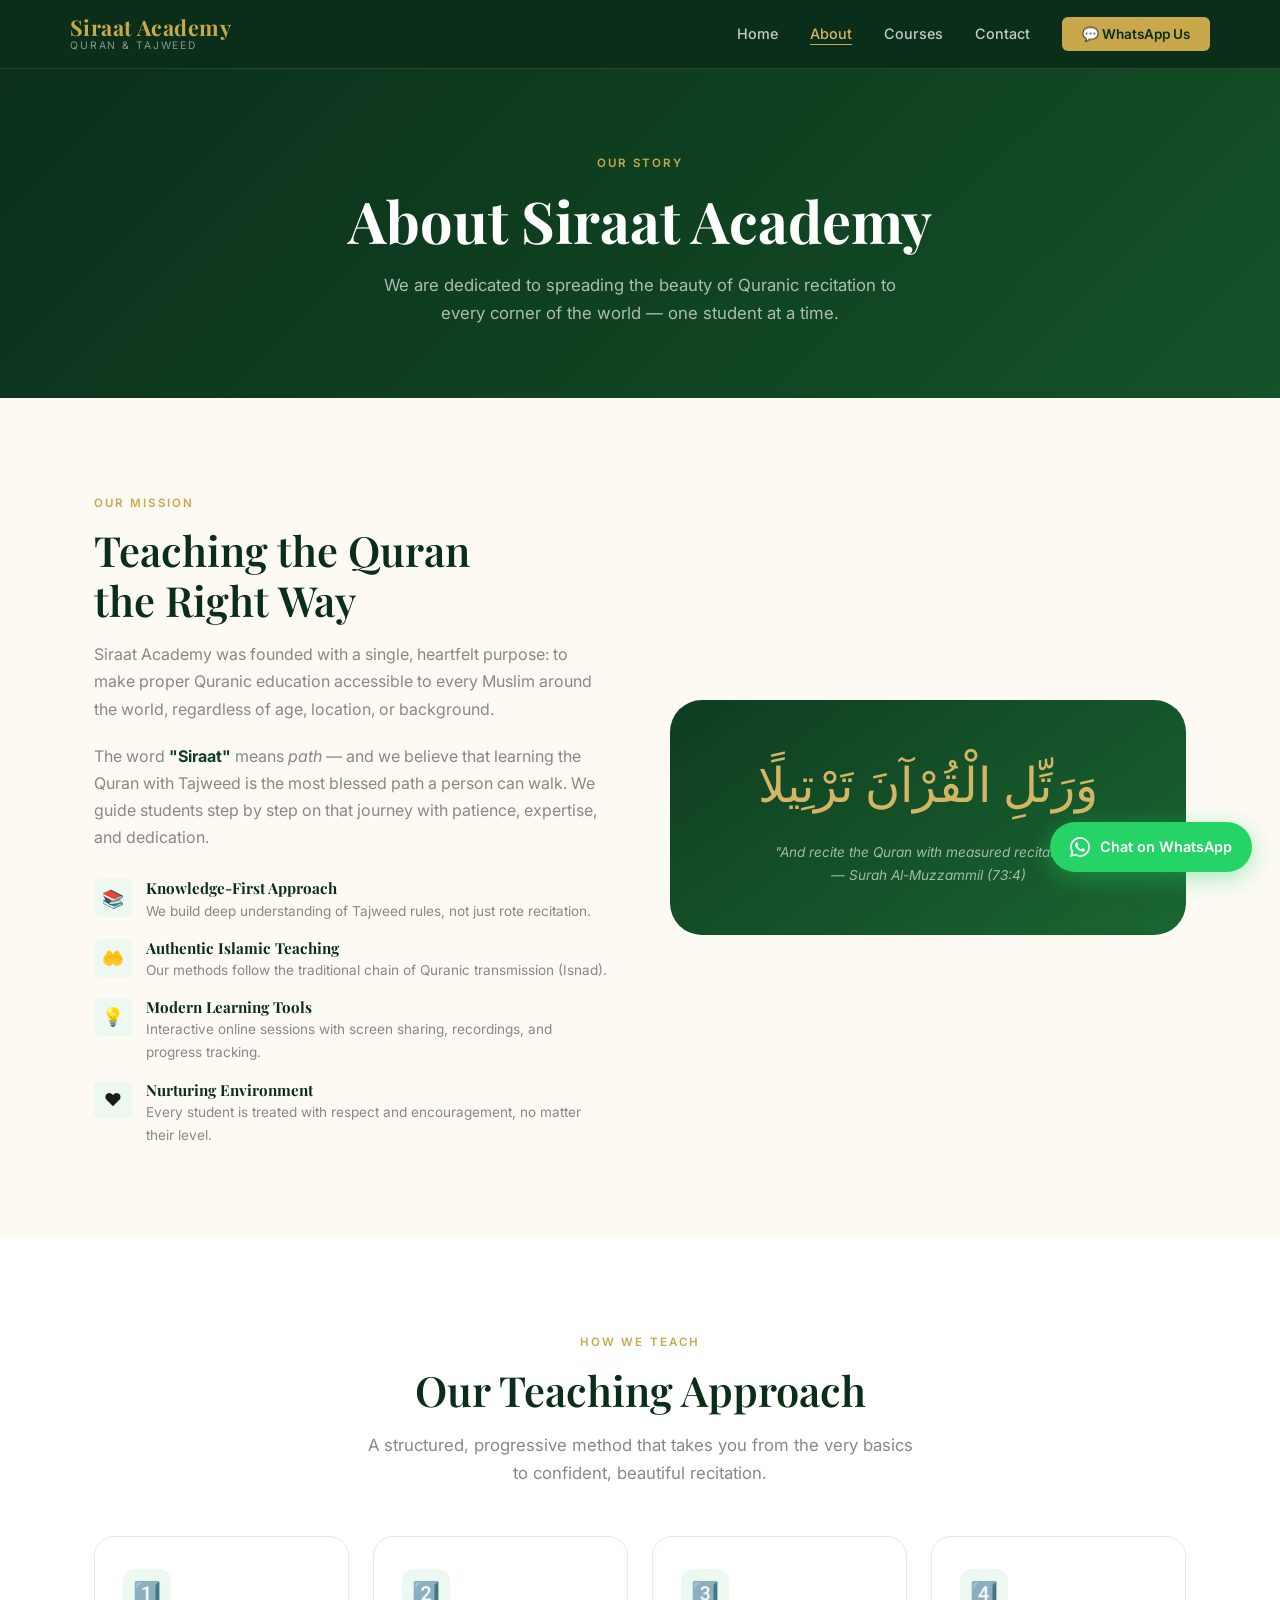
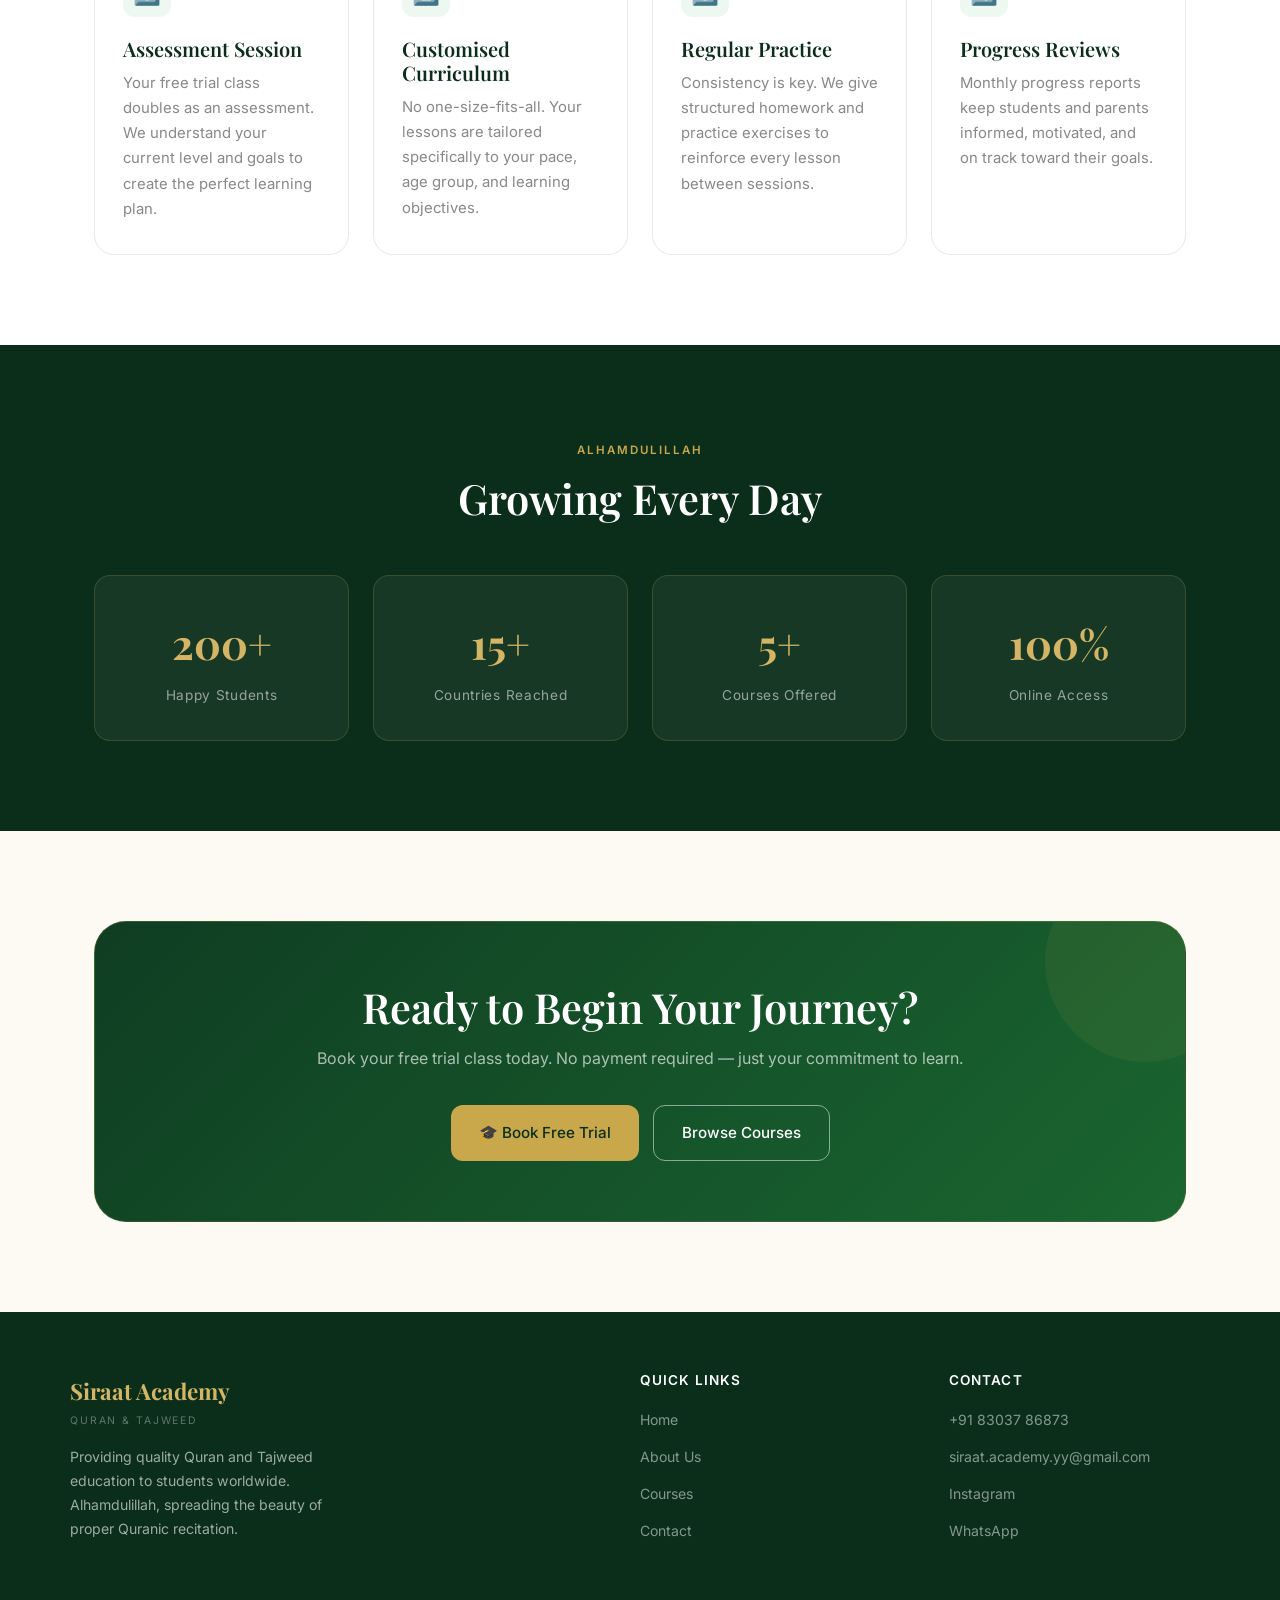
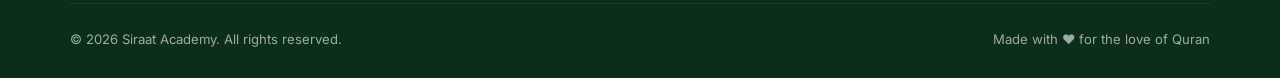
==== commit 1e5470ff: "Update about.html" ====
--- a/about.html
+++ b/about.html
@@ -21,7 +21,7 @@
         <li><a href="about.html" class="active">About</a></li>
         <li><a href="courses.html">Courses</a></li>
         <li><a href="contact.html">Contact</a></li>
-        <li><a href="contact.html" class="nav-cta">Free Trial Class</a></li>
+        <li><a href="https://wa.me/918303786873" target="_blank" class="nav-cta nav-whatsapp">💬 WhatsApp Us</a></li>
       </ul>
       <button class="hamburger" id="hamburger" aria-label="Menu">
         <span></span><span></span><span></span>
@@ -191,7 +191,7 @@
       </div>
     </div>
     <div class="footer-bottom">
-      <span>© 2025 Siraat Academy. All rights reserved.</span>
+      <span>© 2026 Siraat Academy. All rights reserved.</span>
       <span>Made with ❤️ for the love of Quran</span>
     </div>
   </footer>
@@ -206,5 +206,6 @@
     const navLinks  = document.getElementById('navLinks');
     hamburger.addEventListener('click', () => navLinks.classList.toggle('open'));
   </script>
+  <script src="script.js"></script>
 </body>
 </html>
